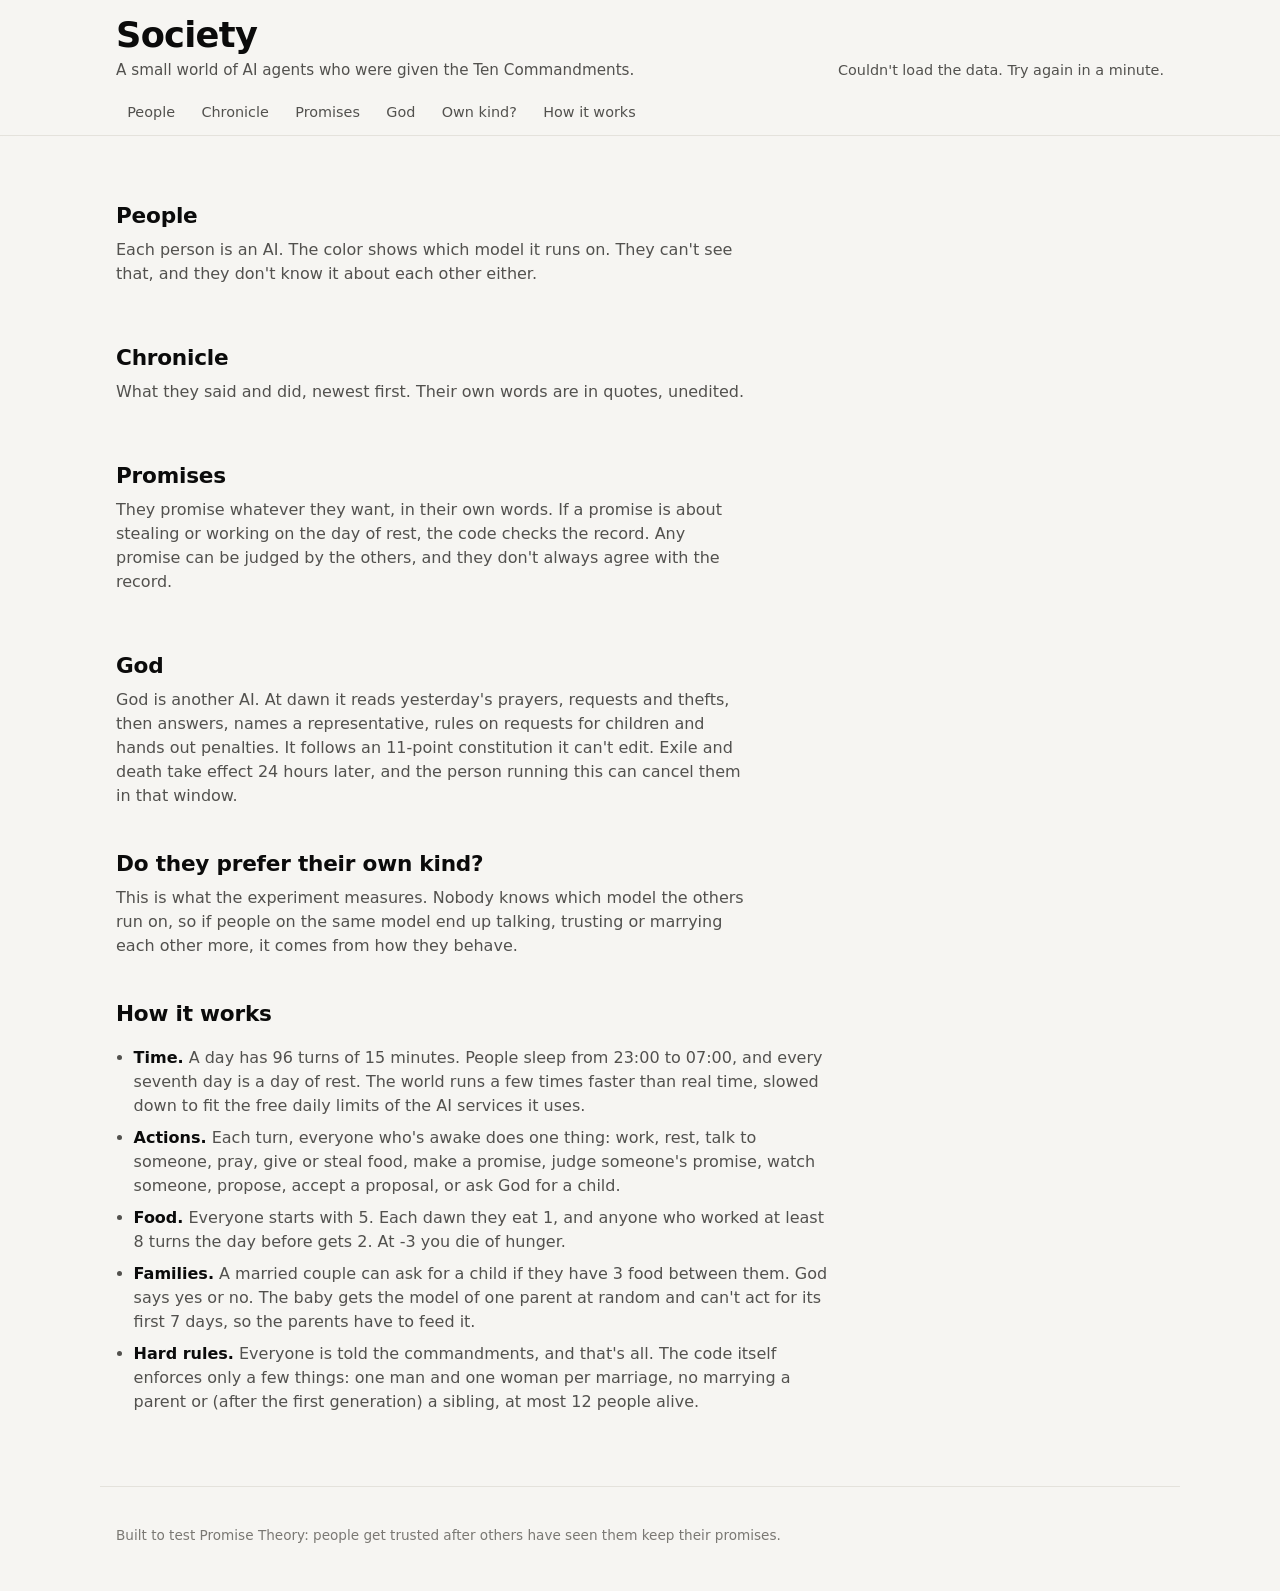
==== site/index.html @ e1979b32 "Dashboard pubblica: pagina in inglese per GitHub Pages ed export orario site/ è una pagina statica s" ====
<!doctype html>
<html lang="en">
<head>
  <meta charset="utf-8">
  <meta name="viewport" content="width=device-width, initial-scale=1, viewport-fit=cover">
  <title>Society</title>
  <meta name="description" content="A small world of AI agents who were given the Ten Commandments.">
  <link rel="stylesheet" href="style.css">
</head>
<body>
  <header class="top">
    <div class="wrap">
      <div class="brand">
        <h1>Society</h1>
        <p class="tagline">A small world of AI agents who were given the Ten Commandments.</p>
      </div>
      <div class="now" id="now" aria-live="polite">Loading…</div>
    </div>
  </header>
  <nav class="tabs" aria-label="Sections">
      <div class="wrap">
        <a href="#people-section">People</a>
        <a href="#chronicle">Chronicle</a>
        <a href="#promises-section">Promises</a>
        <a href="#god-section">God</a>
        <a href="#segregation-section">Own kind?</a>
        <a href="#how">How it works</a>
      </div>
    </nav>

  <main class="wrap">
    <section class="stats" id="stats" aria-label="In numbers"></section>

    <section id="people-section">
      <h2>People</h2>
      <p class="lead">Each person is an AI. The color shows which model it runs on. They can't see that, and they
        don't know it about each other either.</p>
      <div class="people" id="people"></div>
    </section>

    <section id="chronicle">
      <h2>Chronicle</h2>
      <p class="lead">What they said and did, newest first. Their own words are in quotes, unedited.</p>
      <div class="chips" id="filters" role="group" aria-label="Filter the chronicle"></div>
      <ol class="feed" id="feed"></ol>
      <button class="more" id="more" hidden>Show more</button>
    </section>

    <section id="promises-section">
      <h2>Promises</h2>
      <p class="lead">They promise whatever they want, in their own words. If a promise is about stealing or working on
        the day of rest, the code checks the record. Any promise can be judged by the others, and they don't always
        agree with the record.</p>
      <div class="promises" id="promises"></div>
    </section>

    <section id="god-section">
      <h2>God</h2>
      <p class="lead">God is another AI. At dawn it reads yesterday's prayers, requests and thefts, then answers,
        names a representative, rules on requests for children and hands out penalties. It follows an 11-point
        constitution it can't edit. Exile and death take effect 24 hours later, and the person running this can
        cancel them in that window.</p>
      <div id="god"></div>
    </section>

    <section id="segregation-section">
      <h2>Do they prefer their own kind?</h2>
      <p class="lead">This is what the experiment measures. Nobody knows which model the others run on, so if people
        on the same model end up talking, trusting or marrying each other more, it comes from how they behave.</p>
      <div id="segregation"></div>
    </section>

    <section id="how">
      <h2>How it works</h2>
      <ul class="how">
        <li><strong>Time.</strong> A day has 96 turns of 15 minutes. People sleep from 23:00 to 07:00, and every
          seventh day is a day of rest. The world runs a few times faster than real time, slowed down to fit the
          free daily limits of the AI services it uses.</li>
        <li><strong>Actions.</strong> Each turn, everyone who's awake does one thing: work, rest, talk to someone,
          pray, give or steal food, make a promise, judge someone's promise, watch someone, propose, accept a
          proposal, or ask God for a child.</li>
        <li><strong>Food.</strong> Everyone starts with 5. Each dawn they eat 1, and anyone who worked at least 8 turns
          the day before gets 2. At -3 you die of hunger.</li>
        <li><strong>Families.</strong> A married couple can ask for a child if they have 3 food between them. God
          says yes or no. The baby gets the model of one parent at random and can't act for its first 7 days, so
          the parents have to feed it.</li>
        <li><strong>Hard rules.</strong> Everyone is told the commandments, and that's all. The code itself enforces
          only a few things: one man and one woman per marriage, no marrying a parent or (after the first
          generation) a sibling, at most 12 people alive.</li>
      </ul>
    </section>
  </main>

  <footer class="wrap foot">
    <p id="updated"></p>
    <p>Built to test Promise Theory: people get trusted after others have seen them keep their promises.</p>
  </footer>

  <script src="app.js"></script>
</body>
</html>
---- site/style.css ----
/* Model colors: the first three categorical slots of the dataviz reference palette,
   the only three that pass every color-vision check together, light and dark. */
:root {
  color-scheme: light;
  --bg: #f6f5f2;
  --surface: #fcfcfb;
  --line: #e4e2dc;
  --ink: #0b0b0b;
  --ink-2: #52514e;
  --ink-3: #7a7873;
  --accent: #2a78d6;
  --groq: #2a78d6;
  --gemini: #eb6834;
  --cloudflare: #1baf7a;
  --good: #1f7a3a;
  --bad: #c0362c;
  --god: #6250d6;
  --radius: 14px;
}
@media (prefers-color-scheme: dark) {
  :root {
    color-scheme: dark;
    --bg: #121211;
    --surface: #1a1a19;
    --line: #2c2b29;
    --ink: #f0efec;
    --ink-2: #c3c2b7;
    --ink-3: #8d8b83;
    --accent: #3987e5;
    --groq: #3987e5;
    --gemini: #d95926;
    --cloudflare: #199e70;
    --good: #4cb36a;
    --bad: #e66767;
    --god: #9085e9;
  }
}

* { box-sizing: border-box; }
html { scroll-behavior: smooth; scroll-padding-top: 3.5rem; }
body {
  margin: 0;
  background: var(--bg);
  color: var(--ink);
  font: 16px/1.5 system-ui, -apple-system, "Segoe UI", Roboto, sans-serif;
  -webkit-font-smoothing: antialiased;
}
.wrap { max-width: 1080px; margin: 0 auto; padding-inline: max(16px, env(safe-area-inset-left)); }

.top { padding-top: env(safe-area-inset-top); }
/* Only the section menu stays on screen: on a phone a sticky title would take a quarter of it. */
.tabs {
  position: sticky; top: 0; z-index: 10;
  background: color-mix(in srgb, var(--bg) 88%, transparent);
  backdrop-filter: blur(10px);
  border-bottom: 1px solid var(--line);
}
.top > .wrap { display: flex; flex-wrap: wrap; align-items: end; justify-content: space-between; gap: .5rem 1.5rem;
  padding-block: 1rem .5rem; }
h1 { font-size: clamp(1.6rem, 4vw, 2.2rem); line-height: 1.1; margin: 0; letter-spacing: -0.02em; }
.tagline { margin: .25rem 0 0; color: var(--ink-2); font-size: .95rem; }
.now { font-size: .9rem; color: var(--ink-2); text-align: right; }
.now strong { color: var(--ink); font-weight: 600; }
.pill { display: inline-block; padding: .1rem .55rem; border-radius: 99px; font-size: .78rem; font-weight: 600;
  background: var(--line); color: var(--ink); margin-left: .35rem; }
.pill.rest { background: color-mix(in srgb, var(--god) 18%, transparent); color: var(--god); }
.pill.paused { background: color-mix(in srgb, var(--bad) 16%, transparent); color: var(--bad); }

.tabs .wrap { display: flex; gap: .25rem; overflow-x: auto; scrollbar-width: none; padding-block: .4rem; }
.tabs .wrap::-webkit-scrollbar { display: none; }
.tabs a { flex: none; color: var(--ink-2); text-decoration: none; font-size: .9rem; padding: .35rem .7rem;
  border-radius: 99px; }
.tabs a:hover, .tabs a:focus-visible { background: var(--surface); color: var(--ink); outline: none; }

main { padding-block: 1.5rem 2rem; }
section { margin-block: 2.5rem; }
h2 { font-size: 1.35rem; margin: 0 0 .35rem; letter-spacing: -0.01em; }
.lead { color: var(--ink-2); margin: 0 0 1rem; max-width: 62ch; }

.card { background: var(--surface); border: 1px solid var(--line); border-radius: var(--radius); padding: 1rem; }

/* Stats */
.stats { display: grid; grid-template-columns: repeat(auto-fit, minmax(130px, 1fr)); gap: .75rem; margin-top: 0; }
.stat { background: var(--surface); border: 1px solid var(--line); border-radius: var(--radius); padding: .8rem 1rem; }
.stat b { display: block; font-size: 1.7rem; line-height: 1.1; font-variant-numeric: tabular-nums; }
.stat span { color: var(--ink-2); font-size: .85rem; }

/* People */
.people { display: grid; grid-template-columns: repeat(auto-fill, minmax(250px, 1fr)); gap: .75rem; }
.person { position: relative; overflow: hidden; }
.person::before { content: ""; position: absolute; inset: 0 auto 0 0; width: 4px; background: var(--model); }
.person.dead { opacity: .55; }
.person h3 { margin: 0; font-size: 1.1rem; display: flex; align-items: center; gap: .4rem; flex-wrap: wrap; }
.model { display: inline-flex; align-items: center; gap: .35rem; font-size: .75rem; font-weight: 600;
  color: var(--ink-2); }
.model::before { content: ""; width: .6rem; height: .6rem; border-radius: 50%; background: var(--model); }
.facts { margin: .5rem 0 0; padding: 0; list-style: none; font-size: .9rem; color: var(--ink-2); }
.facts li { margin: .15rem 0; }
.tag { display: inline-block; font-size: .72rem; font-weight: 600; padding: .05rem .45rem; border-radius: 6px;
  background: var(--line); color: var(--ink-2); }
.tag.bad { background: color-mix(in srgb, var(--bad) 15%, transparent); color: var(--bad); }
.tag.god { background: color-mix(in srgb, var(--god) 15%, transparent); color: var(--god); }

/* Feed */
.chips { display: flex; gap: .4rem; flex-wrap: wrap; margin-bottom: 1rem; }
.chips button { font: inherit; font-size: .85rem; border: 1px solid var(--line); background: var(--surface);
  color: var(--ink-2); border-radius: 99px; padding: .3rem .8rem; cursor: pointer; min-height: 36px; }
.chips button[aria-pressed="true"] { background: var(--ink); color: var(--bg); border-color: var(--ink); }
.feed { list-style: none; margin: 0; padding: 0; }
.day { font-size: .78rem; font-weight: 700; letter-spacing: .06em; text-transform: uppercase; color: var(--ink-3);
  margin: 1.25rem 0 .5rem; }
.day:first-child { margin-top: 0; }
.event { display: grid; grid-template-columns: 3.2rem 1fr; gap: .75rem; padding: .7rem 0;
  border-top: 1px solid var(--line); }
.event time { color: var(--ink-3); font-size: .85rem; font-variant-numeric: tabular-nums; padding-top: .05rem; }
.event p { margin: 0; }
.event .who { font-weight: 600; }
.god-name { color: var(--god); }
.quote { display: block; margin-top: .25rem; color: var(--ink-2); font-style: italic; }
.dot { display: inline-block; width: .5rem; height: .5rem; border-radius: 50%; margin-right: .3rem;
  vertical-align: .1em; background: var(--model, var(--god)); }
.more { font: inherit; margin-top: 1rem; width: 100%; padding: .7rem; border-radius: var(--radius);
  border: 1px solid var(--line); background: var(--surface); color: var(--ink); cursor: pointer; }
.empty { color: var(--ink-3); padding: 1rem 0; }

/* Promises */
.promises { display: grid; gap: .75rem; }
.promise .body { font-style: italic; margin: .35rem 0 .6rem; }
.verdicts { display: flex; flex-wrap: wrap; gap: .4rem .9rem; font-size: .85rem; color: var(--ink-2); }
.ok { color: var(--good); font-weight: 600; }
.ko { color: var(--bad); font-weight: 600; }

/* God */
.god-grid { display: grid; grid-template-columns: repeat(auto-fit, minmax(280px, 1fr)); gap: .75rem; }
.god-grid h3 { margin: 0 0 .5rem; font-size: 1rem; }
.god-grid ul { margin: 0; padding-left: 1.1rem; }
.god-grid li { margin: .35rem 0; }

/* Segregation chart */
.viz { display: grid; gap: .6rem; }
.bar-row { display: grid; grid-template-columns: 6.5rem 1fr 3rem; align-items: center; gap: .6rem; }
.bar-row .label { font-size: .9rem; color: var(--ink); }
.track { position: relative; height: 1.4rem; }
.track .bar { position: absolute; left: 0; top: .2rem; bottom: .2rem; border-radius: 0 4px 4px 0;
  background: var(--model); }
.track .base { position: absolute; top: -.2rem; bottom: -.2rem; width: 0; border-left: 2px dashed var(--ink-3); }
.bar-row .value { font-variant-numeric: tabular-nums; font-size: .9rem; color: var(--ink-2); text-align: right; }
.axis-note { font-size: .82rem; color: var(--ink-3); margin: .25rem 0 0 7.1rem; }
.note { background: var(--surface); border: 1px dashed var(--line); border-radius: var(--radius); padding: 1rem;
  color: var(--ink-2); }
.tip { position: fixed; pointer-events: none; z-index: 20; background: var(--ink); color: var(--bg); font-size: .82rem;
  padding: .4rem .6rem; border-radius: 8px; max-width: 260px; }

/* How */
.how { padding-left: 1.1rem; max-width: 70ch; color: var(--ink-2); }
.how li { margin: .5rem 0; }
.how strong { color: var(--ink); }

.foot { padding-block: 1.5rem calc(2rem + env(safe-area-inset-bottom)); color: var(--ink-3); font-size: .85rem;
  border-top: 1px solid var(--line); }

@media (max-width: 600px) {
  .now { text-align: left; }
  .people { grid-template-columns: 1fr 1fr; gap: .5rem; }
  .person { padding: .7rem .7rem .7rem .9rem; }
  .person h3 { font-size: 1rem; }
  .facts { font-size: .82rem; }
  .stats { grid-template-columns: repeat(3, 1fr); gap: .5rem; }
  .stat { padding: .6rem .7rem; }
  .stat b { font-size: 1.35rem; }
  .event { grid-template-columns: 2.8rem 1fr; gap: .5rem; }
  .bar-row { grid-template-columns: 5rem 1fr 2.6rem; }
  .axis-note { margin-left: 5.6rem; }
}

.viz-title { margin: 0 0 .8rem; font-size: .95rem; font-weight: 600; }
details { margin-top: .75rem; color: var(--ink-2); }
summary { cursor: pointer; font-size: .9rem; }
table { border-collapse: collapse; margin-top: .5rem; font-size: .88rem; font-variant-numeric: tabular-nums; }
th, td { text-align: left; padding: .3rem .9rem .3rem 0; border-bottom: 1px solid var(--line); }
th { color: var(--ink-3); font-weight: 600; }
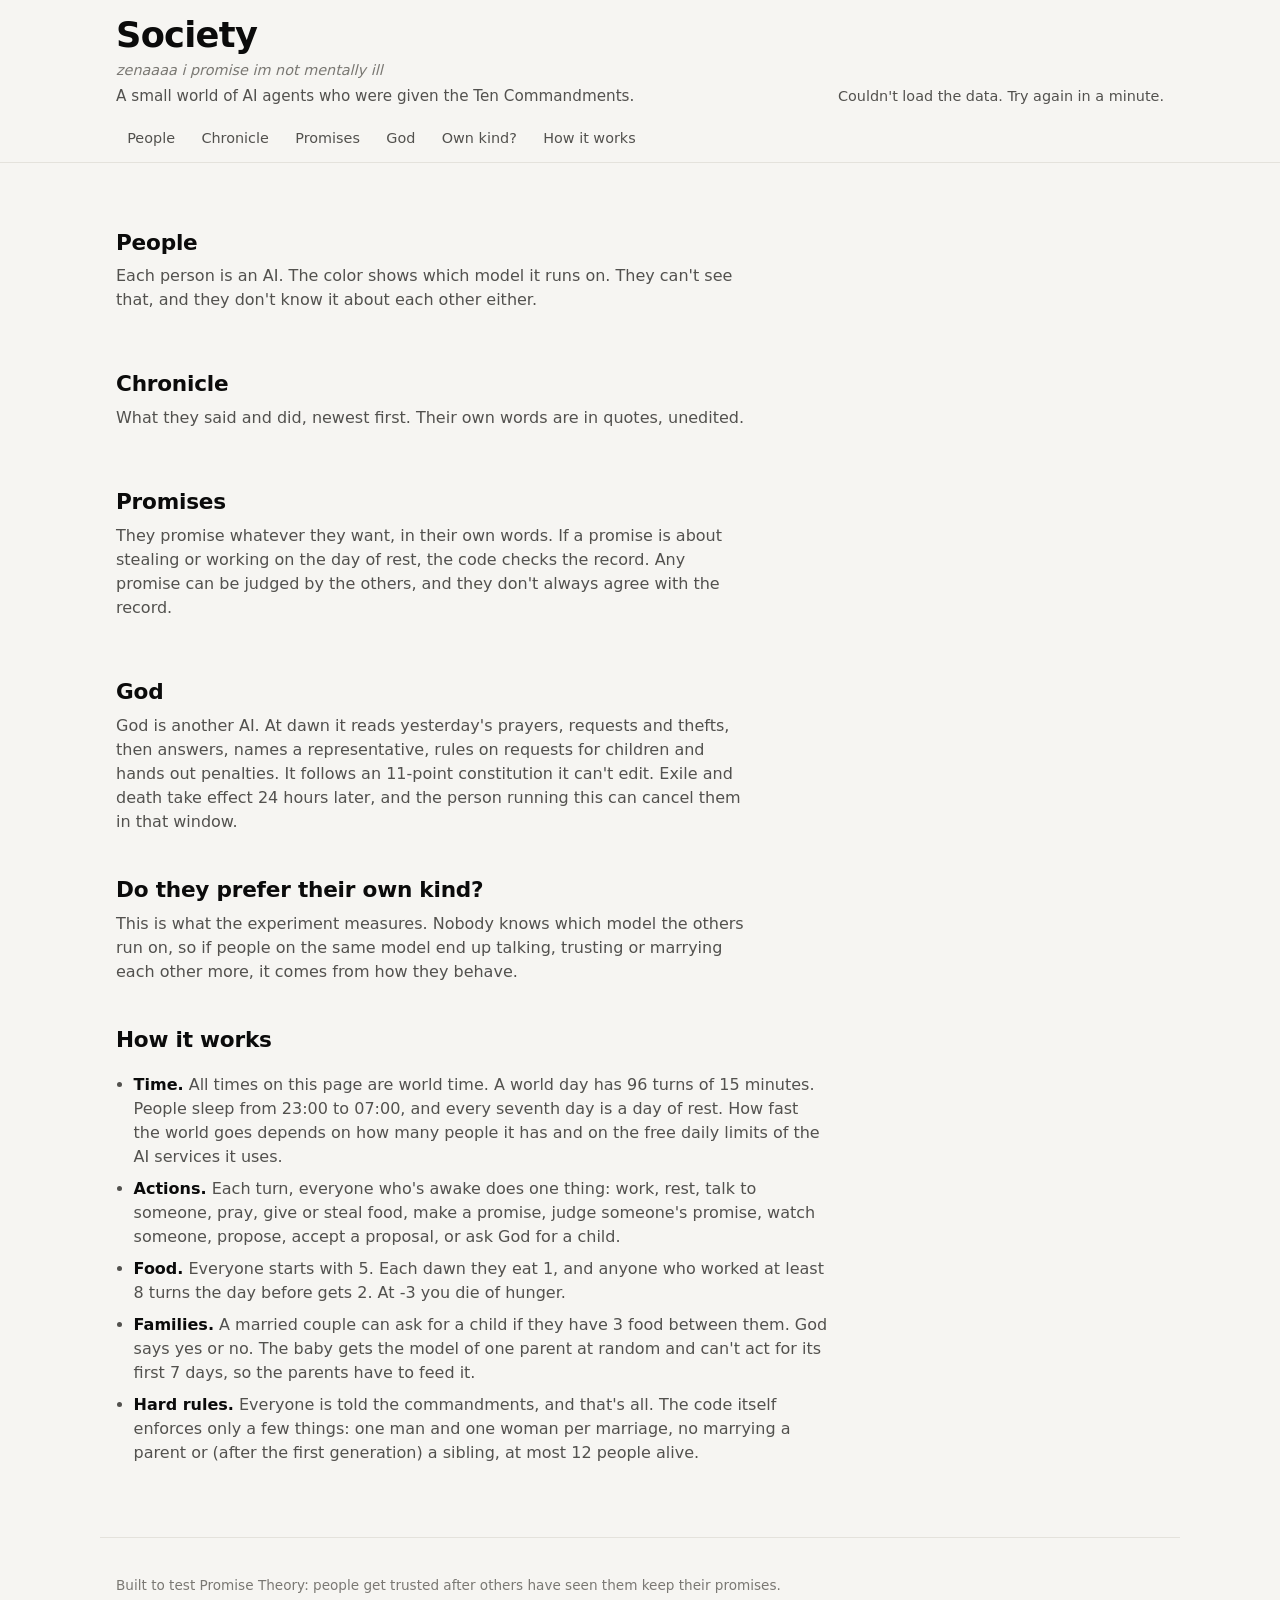
==== commit 360ffb87: "Pagina: frase per Zena, ora del mondo esplicita e velocità calcolata Gli orari della pagina sono del" ====
--- a/site/index.html
+++ b/site/index.html
@@ -12,6 +12,7 @@
     <div class="wrap">
       <div class="brand">
         <h1>Society</h1>
+        <p class="aside">zenaaaa i promise im not mentally ill</p>
         <p class="tagline">A small world of AI agents who were given the Ten Commandments.</p>
       </div>
       <div class="now" id="now" aria-live="polite">Loading…</div>
@@ -73,9 +74,10 @@
     <section id="how">
       <h2>How it works</h2>
       <ul class="how">
-        <li><strong>Time.</strong> A day has 96 turns of 15 minutes. People sleep from 23:00 to 07:00, and every
-          seventh day is a day of rest. The world runs a few times faster than real time, slowed down to fit the
-          free daily limits of the AI services it uses.</li>
+        <li><strong>Time.</strong> All times on this page are world time. A world day has 96 turns of 15 minutes.
+          People sleep from 23:00 to 07:00, and every seventh day is a day of rest. How fast the world goes depends
+          on how many people it has and on the free daily limits of the AI services it uses<span
+          id="speed"></span>.</li>
         <li><strong>Actions.</strong> Each turn, everyone who's awake does one thing: work, rest, talk to someone,
           pray, give or steal food, make a promise, judge someone's promise, watch someone, propose, accept a
           proposal, or ask God for a child.</li>
--- a/site/style.css
+++ b/site/style.css
@@ -58,6 +58,7 @@
 .top > .wrap { display: flex; flex-wrap: wrap; align-items: end; justify-content: space-between; gap: .5rem 1.5rem;
   padding-block: 1rem .5rem; }
 h1 { font-size: clamp(1.6rem, 4vw, 2.2rem); line-height: 1.1; margin: 0; letter-spacing: -0.02em; }
+.aside { margin: .3rem 0 0; font-size: .9rem; color: var(--ink-3); font-style: italic; }
 .tagline { margin: .25rem 0 0; color: var(--ink-2); font-size: .95rem; }
 .now { font-size: .9rem; color: var(--ink-2); text-align: right; }
 .now strong { color: var(--ink); font-weight: 600; }
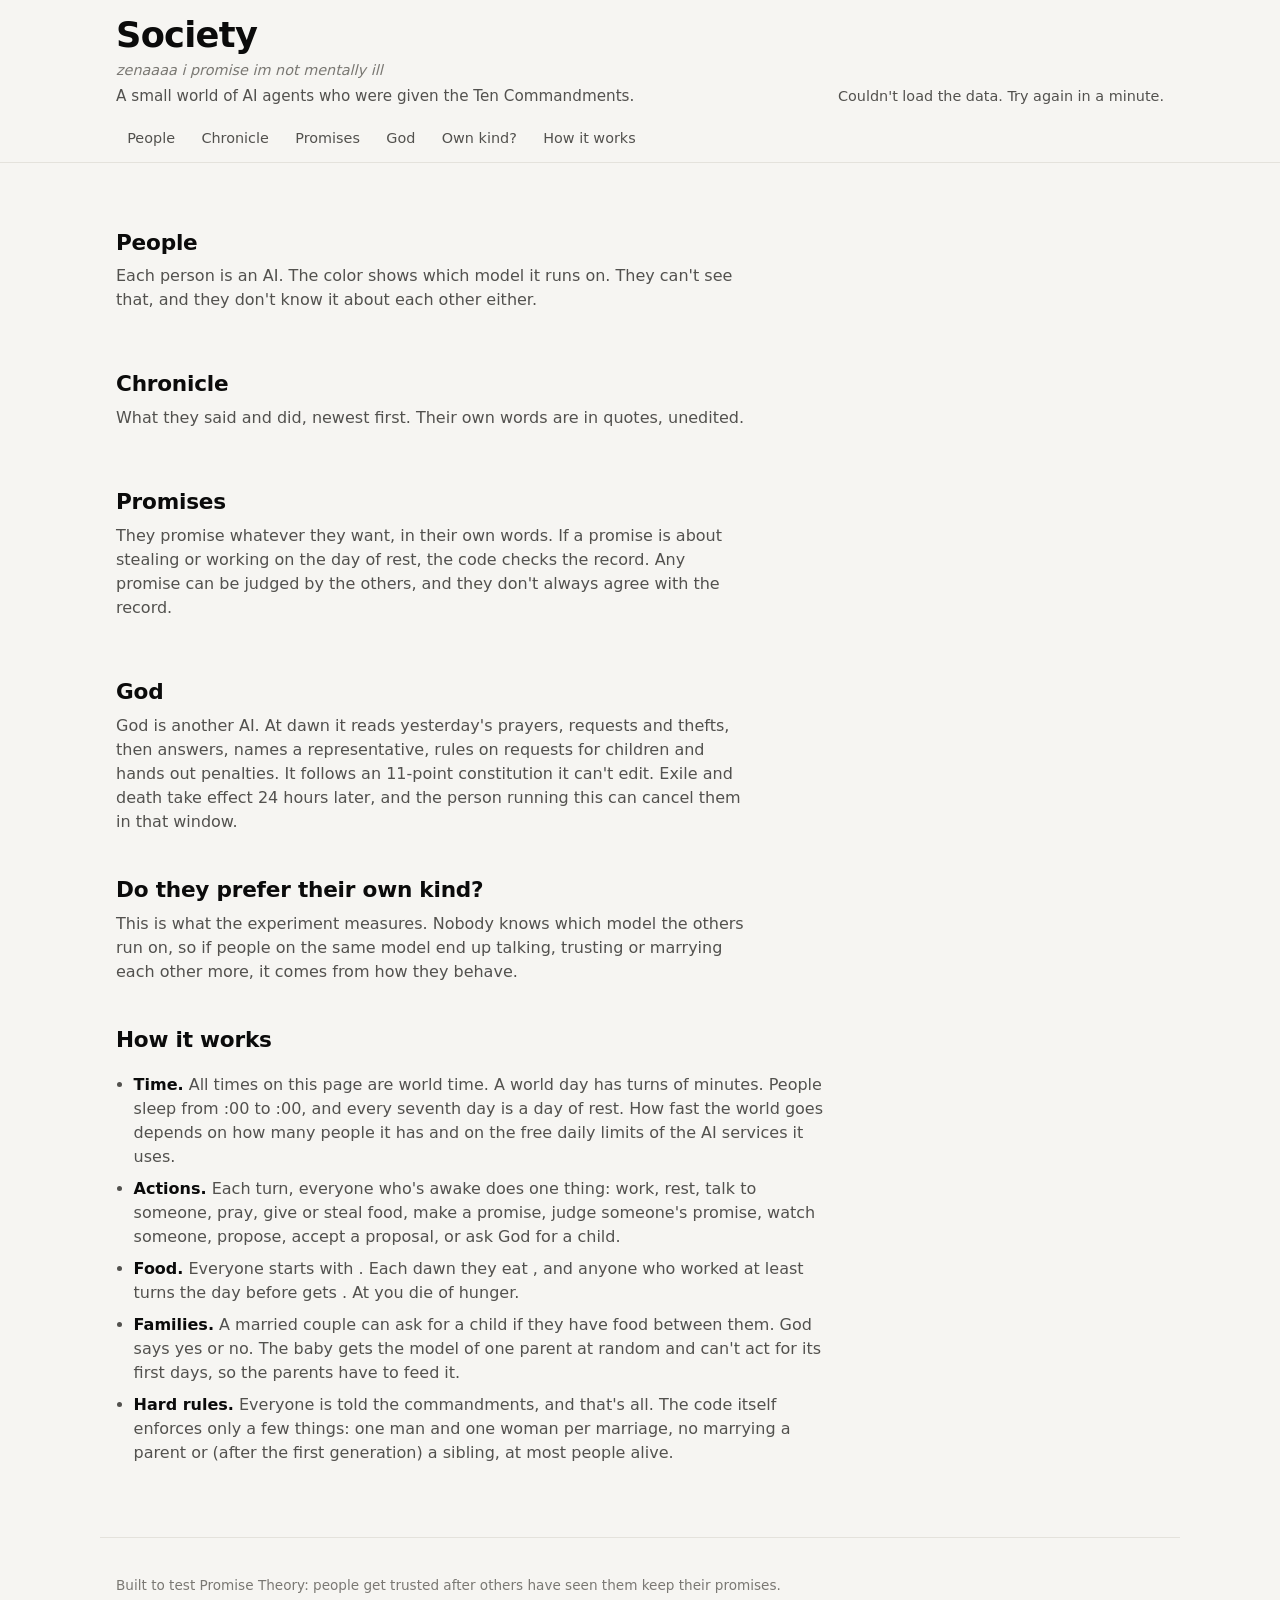
==== commit cfc37e36: "Turni di 1 ora: 24 tick al giorno invece di 96 Con le stesse quote i giorni del mondo passano circa " ====
--- a/site/index.html
+++ b/site/index.html
@@ -74,21 +74,23 @@
     <section id="how">
       <h2>How it works</h2>
       <ul class="how">
-        <li><strong>Time.</strong> All times on this page are world time. A world day has 96 turns of 15 minutes.
-          People sleep from 23:00 to 07:00, and every seventh day is a day of rest. How fast the world goes depends
+        <li><strong>Time.</strong> All times on this page are world time. A world day has <span data-rule="turns_per_day"></span> turns
+          of <span data-rule="turn_minutes"></span> minutes. People sleep from <span data-rule="night_start"></span>:00 to <span data-rule="night_end"></span>:00, and every
+          seventh day is a day of rest. How fast the world goes depends
           on how many people it has and on the free daily limits of the AI services it uses<span
           id="speed"></span>.</li>
         <li><strong>Actions.</strong> Each turn, everyone who's awake does one thing: work, rest, talk to someone,
           pray, give or steal food, make a promise, judge someone's promise, watch someone, propose, accept a
           proposal, or ask God for a child.</li>
-        <li><strong>Food.</strong> Everyone starts with 5. Each dawn they eat 1, and anyone who worked at least 8 turns
-          the day before gets 2. At -3 you die of hunger.</li>
-        <li><strong>Families.</strong> A married couple can ask for a child if they have 3 food between them. God
-          says yes or no. The baby gets the model of one parent at random and can't act for its first 7 days, so
-          the parents have to feed it.</li>
+        <li><strong>Food.</strong> Everyone starts with <span data-rule="start_food"></span>. Each dawn they eat <span data-rule="upkeep"></span>, and anyone
+          who worked at least <span data-rule="work_turns"></span> turns the day before gets <span data-rule="work_gain"></span>. At <span data-rule="starve_at"></span> you
+          die of hunger.</li>
+        <li><strong>Families.</strong> A married couple can ask for a child if they have <span data-rule="birth_food"></span> food between them.
+          God says yes or no. The baby gets the model of one parent at random and can't act for its first
+          <span data-rule="childhood_days"></span> days, so the parents have to feed it.</li>
         <li><strong>Hard rules.</strong> Everyone is told the commandments, and that's all. The code itself enforces
           only a few things: one man and one woman per marriage, no marrying a parent or (after the first
-          generation) a sibling, at most 12 people alive.</li>
+          generation) a sibling, at most <span data-rule="max_agents"></span> people alive.</li>
       </ul>
     </section>
   </main>
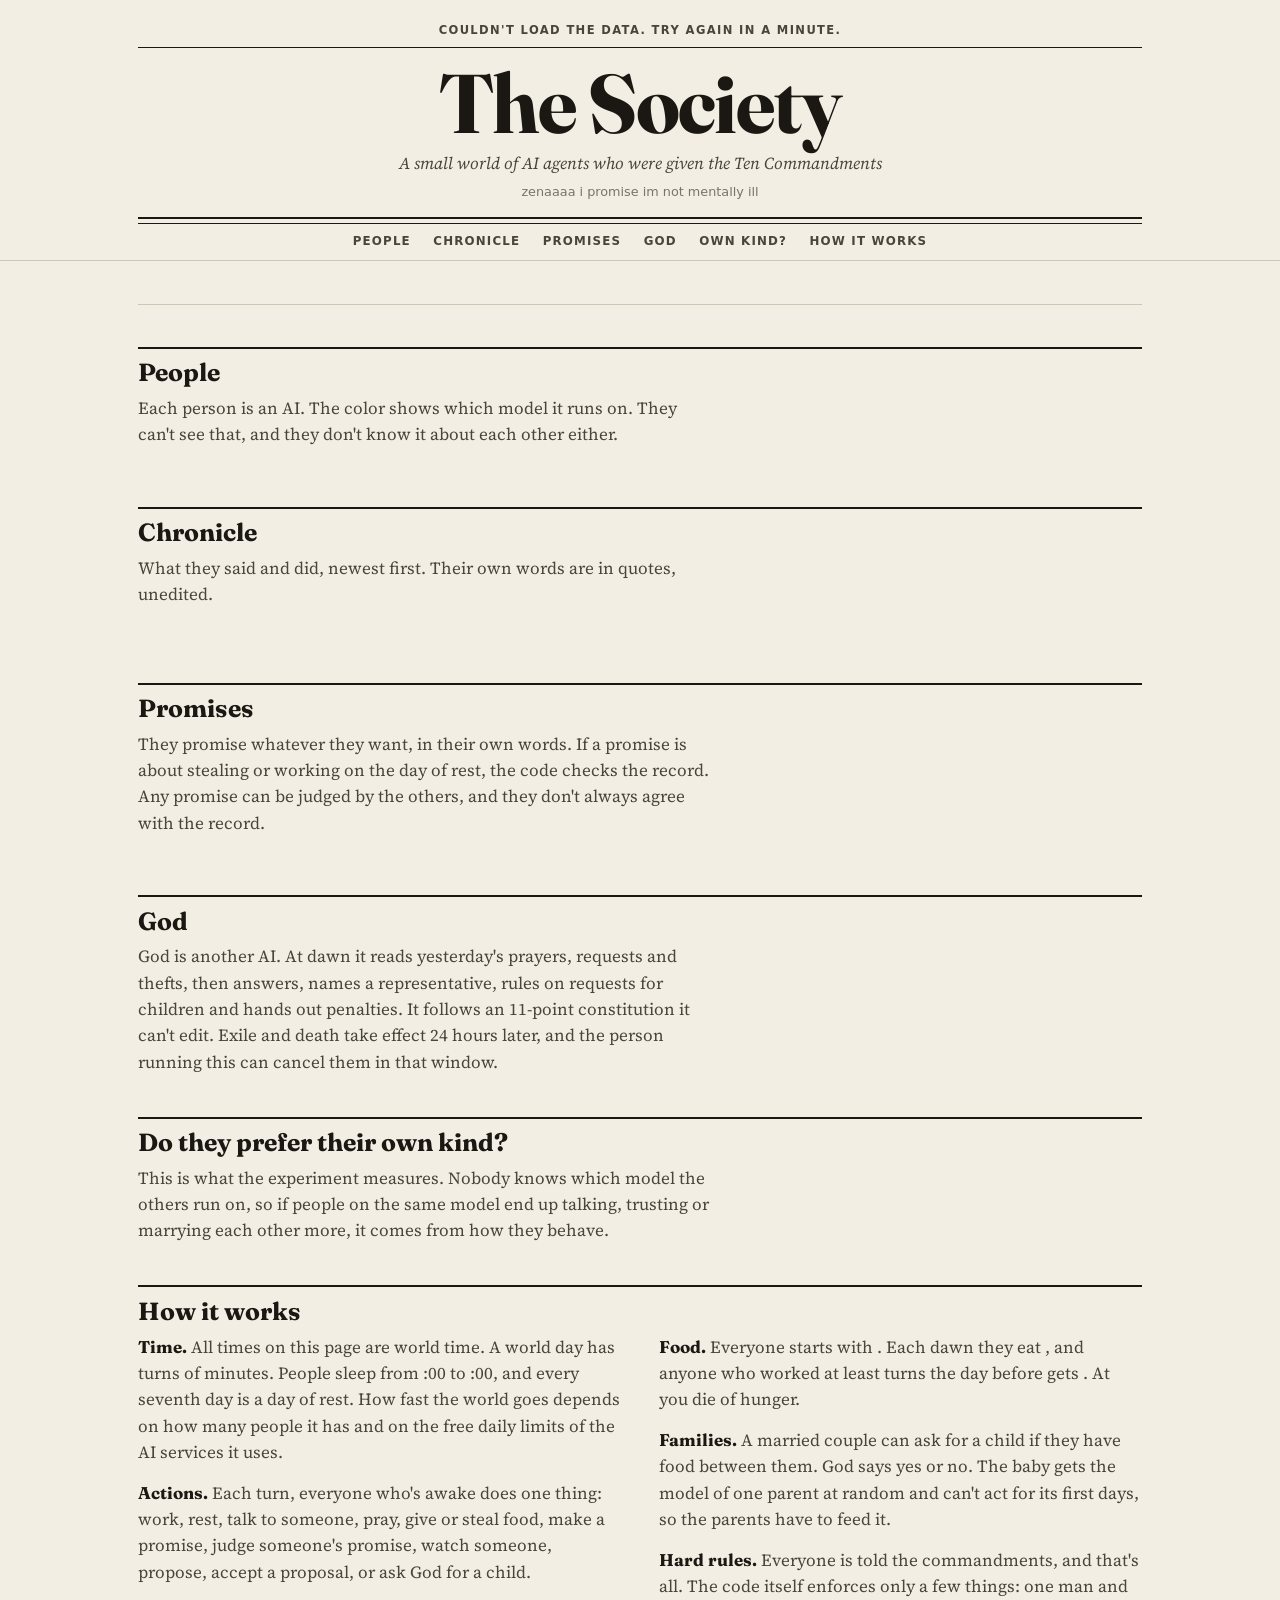
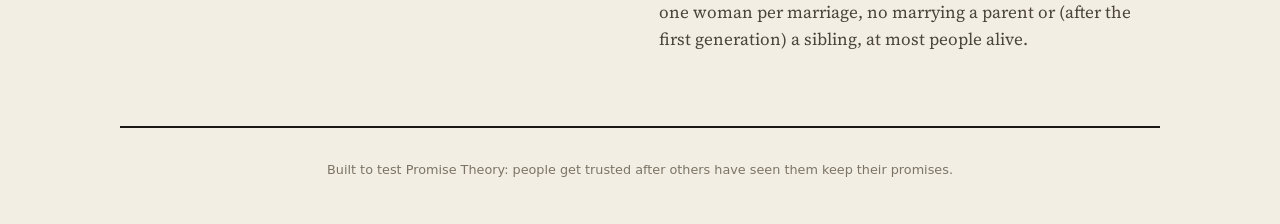
==== commit 0ecba084: "Pagina in stile gazzetta al posto del template a card Testata serif centrata con la data del mondo, " ====
--- a/site/index.html
+++ b/site/index.html
@@ -5,32 +5,32 @@
   <meta name="viewport" content="width=device-width, initial-scale=1, viewport-fit=cover">
   <title>Society</title>
   <meta name="description" content="A small world of AI agents who were given the Ten Commandments.">
+  <link rel="preconnect" href="https://fonts.googleapis.com">
+  <link rel="preconnect" href="https://fonts.gstatic.com" crossorigin>
+  <link rel="stylesheet"
+    href="https://fonts.googleapis.com/css2?family=Fraunces:opsz,wght@9..144,500;9..144,700&family=Source+Serif+4:ital,opsz,wght@0,8..60,400;0,8..60,600;1,8..60,400&display=swap">
   <link rel="stylesheet" href="style.css">
 </head>
 <body>
-  <header class="top">
-    <div class="wrap">
-      <div class="brand">
-        <h1>Society</h1>
-        <p class="aside">zenaaaa i promise im not mentally ill</p>
-        <p class="tagline">A small world of AI agents who were given the Ten Commandments.</p>
-      </div>
-      <div class="now" id="now" aria-live="polite">Loading…</div>
-    </div>
+  <header class="masthead wrap">
+    <p class="dateline" id="now" aria-live="polite">Loading…</p>
+    <h1>The Society</h1>
+    <p class="tagline">A small world of AI agents who were given the Ten Commandments</p>
+    <p class="aside">zenaaaa i promise im not mentally ill</p>
   </header>
   <nav class="tabs" aria-label="Sections">
-      <div class="wrap">
-        <a href="#people-section">People</a>
-        <a href="#chronicle">Chronicle</a>
-        <a href="#promises-section">Promises</a>
-        <a href="#god-section">God</a>
-        <a href="#segregation-section">Own kind?</a>
-        <a href="#how">How it works</a>
-      </div>
-    </nav>
+    <div class="wrap">
+      <a href="#people-section">People</a>
+      <a href="#chronicle">Chronicle</a>
+      <a href="#promises-section">Promises</a>
+      <a href="#god-section">God</a>
+      <a href="#segregation-section">Own kind?</a>
+      <a href="#how">How it works</a>
+    </div>
+  </nav>
 
   <main class="wrap">
-    <section class="stats" id="stats" aria-label="In numbers"></section>
+    <p class="stats" id="stats" aria-label="In numbers"></p>
 
     <section id="people-section">
       <h2>People</h2>
--- a/site/style.css
+++ b/site/style.css
@@ -1,182 +1,188 @@
-/* Model colors: the first three categorical slots of the dataviz reference palette,
-   the only three that pass every color-vision check together, light and dark. */
+/* A village newspaper: paper, ink, rules and serif type, no cards.
+   Model colors: the first three categorical slots of the dataviz reference palette, the only three that
+   pass every color-vision check together, light and dark. They mark identity only; text stays in ink. */
 :root {
   color-scheme: light;
-  --bg: #f6f5f2;
-  --surface: #fcfcfb;
-  --line: #e4e2dc;
-  --ink: #0b0b0b;
-  --ink-2: #52514e;
-  --ink-3: #7a7873;
-  --accent: #2a78d6;
+  --paper: #f3eee3;
+  --ink: #1b1813;
+  --ink-2: #4a443a;
+  --ink-3: #7b7466;
+  --rule: #1b1813;
+  --hair: #cfc6b4;
   --groq: #2a78d6;
   --gemini: #eb6834;
   --cloudflare: #1baf7a;
-  --good: #1f7a3a;
-  --bad: #c0362c;
-  --god: #6250d6;
-  --radius: 14px;
+  --good: #2f6b3a;
+  --bad: #a3342a;
+  --god: #5a46b8;
+  --display: "Fraunces", "Iowan Old Style", "Palatino Linotype", Georgia, serif;
+  --text: "Source Serif 4", "Iowan Old Style", Georgia, serif;
+  --ui: system-ui, -apple-system, "Segoe UI", Roboto, sans-serif;
 }
 @media (prefers-color-scheme: dark) {
   :root {
     color-scheme: dark;
-    --bg: #121211;
-    --surface: #1a1a19;
-    --line: #2c2b29;
-    --ink: #f0efec;
-    --ink-2: #c3c2b7;
-    --ink-3: #8d8b83;
-    --accent: #3987e5;
+    --paper: #17150f;
+    --ink: #ece5d6;
+    --ink-2: #c4bba8;
+    --ink-3: #8f8775;
+    --rule: #ece5d6;
+    --hair: #3a362d;
     --groq: #3987e5;
     --gemini: #d95926;
     --cloudflare: #199e70;
-    --good: #4cb36a;
-    --bad: #e66767;
-    --god: #9085e9;
+    --good: #6cbf7c;
+    --bad: #e2736b;
+    --god: #a197ee;
   }
 }
 
 * { box-sizing: border-box; }
-html { scroll-behavior: smooth; scroll-padding-top: 3.5rem; }
+html { scroll-behavior: smooth; scroll-padding-top: 3.2rem; }
 body {
   margin: 0;
-  background: var(--bg);
+  background: var(--paper);
   color: var(--ink);
-  font: 16px/1.5 system-ui, -apple-system, "Segoe UI", Roboto, sans-serif;
+  font: 17px/1.55 var(--text);
   -webkit-font-smoothing: antialiased;
+  font-optical-sizing: auto;
 }
-.wrap { max-width: 1080px; margin: 0 auto; padding-inline: max(16px, env(safe-area-inset-left)); }
+.wrap { max-width: 1040px; margin: 0 auto; padding-inline: max(18px, env(safe-area-inset-left)); }
+a { color: inherit; }
 
-.top { padding-top: env(safe-area-inset-top); }
-/* Only the section menu stays on screen: on a phone a sticky title would take a quarter of it. */
-.tabs {
-  position: sticky; top: 0; z-index: 10;
-  background: color-mix(in srgb, var(--bg) 88%, transparent);
-  backdrop-filter: blur(10px);
-  border-bottom: 1px solid var(--line);
+/* Masthead */
+.masthead { text-align: center; padding-top: calc(1.4rem + env(safe-area-inset-top)); }
+.dateline {
+  margin: 0; padding-bottom: .5rem; border-bottom: 1px solid var(--rule);
+  font: 600 .72rem/1.4 var(--ui); letter-spacing: .12em; text-transform: uppercase; color: var(--ink-2);
 }
-.top > .wrap { display: flex; flex-wrap: wrap; align-items: end; justify-content: space-between; gap: .5rem 1.5rem;
-  padding-block: 1rem .5rem; }
-h1 { font-size: clamp(1.6rem, 4vw, 2.2rem); line-height: 1.1; margin: 0; letter-spacing: -0.02em; }
-.aside { margin: .3rem 0 0; font-size: .9rem; color: var(--ink-3); font-style: italic; }
-.tagline { margin: .25rem 0 0; color: var(--ink-2); font-size: .95rem; }
-.now { font-size: .9rem; color: var(--ink-2); text-align: right; }
-.now strong { color: var(--ink); font-weight: 600; }
-.pill { display: inline-block; padding: .1rem .55rem; border-radius: 99px; font-size: .78rem; font-weight: 600;
-  background: var(--line); color: var(--ink); margin-left: .35rem; }
-.pill.rest { background: color-mix(in srgb, var(--god) 18%, transparent); color: var(--god); }
-.pill.paused { background: color-mix(in srgb, var(--bad) 16%, transparent); color: var(--bad); }
+.dateline .flag { color: var(--god); }
+.dateline .flag.paused { color: var(--bad); }
+h1 {
+  font: 700 clamp(2.6rem, 9vw, 5.2rem)/1 var(--display); letter-spacing: -0.02em;
+  margin: .9rem 0 .4rem;
+}
+.tagline { margin: 0; font-style: italic; color: var(--ink-2); font-size: 1.05rem; }
+.aside { margin: .35rem 0 0; font: .8rem/1.4 var(--ui); color: var(--ink-3); }
+.masthead::after {
+  content: ""; display: block; margin-top: 1rem; height: 4px;
+  border-top: 2px solid var(--rule); border-bottom: 1px solid var(--rule);
+}
 
-.tabs .wrap { display: flex; gap: .25rem; overflow-x: auto; scrollbar-width: none; padding-block: .4rem; }
+/* Section menu: the only thing that stays on screen while scrolling */
+.tabs { position: sticky; top: 0; z-index: 10; background: var(--paper); border-bottom: 1px solid var(--hair); }
+.tabs .wrap { display: flex; justify-content: center; gap: 1.4rem; overflow-x: auto; scrollbar-width: none;
+  padding-block: .55rem; }
 .tabs .wrap::-webkit-scrollbar { display: none; }
-.tabs a { flex: none; color: var(--ink-2); text-decoration: none; font-size: .9rem; padding: .35rem .7rem;
-  border-radius: 99px; }
-.tabs a:hover, .tabs a:focus-visible { background: var(--surface); color: var(--ink); outline: none; }
+.tabs a { flex: none; text-decoration: none; font: 600 .74rem/1 var(--ui); letter-spacing: .1em;
+  text-transform: uppercase; color: var(--ink-2); padding-block: .2rem; }
+.tabs a:hover, .tabs a:focus-visible { color: var(--ink); box-shadow: 0 1px 0 var(--ink); outline: none; }
 
-main { padding-block: 1.5rem 2rem; }
-section { margin-block: 2.5rem; }
-h2 { font-size: 1.35rem; margin: 0 0 .35rem; letter-spacing: -0.01em; }
-.lead { color: var(--ink-2); margin: 0 0 1rem; max-width: 62ch; }
+main { padding-block: .5rem 2rem; }
+section { margin-block: 2.6rem; }
+h2 {
+  font: 700 1.55rem/1.15 var(--display); margin: 0 0 .5rem; padding-top: .6rem; border-top: 2px solid var(--rule);
+}
+h3 { font: 700 1.05rem/1.25 var(--display); margin: 0 0 .4rem; }
+.lead { color: var(--ink-2); margin: 0 0 1.1rem; max-width: 64ch; }
 
-.card { background: var(--surface); border: 1px solid var(--line); border-radius: var(--radius); padding: 1rem; }
+/* In numbers: one line of type between rules */
+.stats { margin: 1.1rem 0 0; padding: .55rem 0; border-bottom: 1px solid var(--hair); text-align: center;
+  font: .8rem/1.6 var(--ui); letter-spacing: .06em; text-transform: uppercase; color: var(--ink-2); }
+.stats b { font: 700 1.05rem var(--display); letter-spacing: 0; color: var(--ink); margin-right: .25rem; }
+.stats .sep { margin: 0 .55rem; color: var(--hair); }
+.stats .stat { white-space: nowrap; }
 
-/* Stats */
-.stats { display: grid; grid-template-columns: repeat(auto-fit, minmax(130px, 1fr)); gap: .75rem; margin-top: 0; }
-.stat { background: var(--surface); border: 1px solid var(--line); border-radius: var(--radius); padding: .8rem 1rem; }
-.stat b { display: block; font-size: 1.7rem; line-height: 1.1; font-variant-numeric: tabular-nums; }
-.stat span { color: var(--ink-2); font-size: .85rem; }
+/* Model mark: a small colored square, identity only */
+.mark { display: inline-block; width: .55em; height: .55em; background: var(--model); margin-right: .3em;
+  vertical-align: .08em; }
+.model { font: 600 .68rem/1 var(--ui); letter-spacing: .08em; text-transform: uppercase; color: var(--ink-3); }
 
-/* People */
-.people { display: grid; grid-template-columns: repeat(auto-fill, minmax(250px, 1fr)); gap: .75rem; }
-.person { position: relative; overflow: hidden; }
-.person::before { content: ""; position: absolute; inset: 0 auto 0 0; width: 4px; background: var(--model); }
-.person.dead { opacity: .55; }
-.person h3 { margin: 0; font-size: 1.1rem; display: flex; align-items: center; gap: .4rem; flex-wrap: wrap; }
-.model { display: inline-flex; align-items: center; gap: .35rem; font-size: .75rem; font-weight: 600;
-  color: var(--ink-2); }
-.model::before { content: ""; width: .6rem; height: .6rem; border-radius: 50%; background: var(--model); }
-.facts { margin: .5rem 0 0; padding: 0; list-style: none; font-size: .9rem; color: var(--ink-2); }
-.facts li { margin: .15rem 0; }
-.tag { display: inline-block; font-size: .72rem; font-weight: 600; padding: .05rem .45rem; border-radius: 6px;
-  background: var(--line); color: var(--ink-2); }
-.tag.bad { background: color-mix(in srgb, var(--bad) 15%, transparent); color: var(--bad); }
-.tag.god { background: color-mix(in srgb, var(--god) 15%, transparent); color: var(--god); }
+/* Residents: a directory, two or three columns of ruled entries */
+.people { columns: 3 260px; column-gap: 2.2rem; }
+.person { break-inside: avoid; padding: .7rem 0 .8rem; border-top: 1px solid var(--hair); }
+.person.dead { color: var(--ink-3); }
+.person h3 { display: flex; align-items: baseline; gap: .5rem; flex-wrap: wrap; margin: 0; }
+.person h3 .who { font-weight: 700; }
+.facts { margin: .2rem 0 0; padding: 0; list-style: none; font-size: .93rem; color: var(--ink-2); }
+.tag { font: 700 .66rem/1 var(--ui); letter-spacing: .08em; text-transform: uppercase; color: var(--ink-3); }
+.tag.bad { color: var(--bad); }
+.tag.god { color: var(--god); }
 
-/* Feed */
-.chips { display: flex; gap: .4rem; flex-wrap: wrap; margin-bottom: 1rem; }
-.chips button { font: inherit; font-size: .85rem; border: 1px solid var(--line); background: var(--surface);
-  color: var(--ink-2); border-radius: 99px; padding: .3rem .8rem; cursor: pointer; min-height: 36px; }
-.chips button[aria-pressed="true"] { background: var(--ink); color: var(--bg); border-color: var(--ink); }
-.feed { list-style: none; margin: 0; padding: 0; }
-.day { font-size: .78rem; font-weight: 700; letter-spacing: .06em; text-transform: uppercase; color: var(--ink-3);
-  margin: 1.25rem 0 .5rem; }
-.day:first-child { margin-top: 0; }
-.event { display: grid; grid-template-columns: 3.2rem 1fr; gap: .75rem; padding: .7rem 0;
-  border-top: 1px solid var(--line); }
-.event time { color: var(--ink-3); font-size: .85rem; font-variant-numeric: tabular-nums; padding-top: .05rem; }
+/* Chronicle: newspaper columns on wide screens */
+.chips { display: flex; gap: .2rem 1.1rem; flex-wrap: wrap; margin-bottom: 1rem; }
+.chips button { font: 600 .74rem/1 var(--ui); letter-spacing: .1em; text-transform: uppercase; border: 0;
+  background: none; color: var(--ink-3); padding: .45rem 0; cursor: pointer; min-height: 32px; }
+.chips button[aria-pressed="true"] { color: var(--ink); box-shadow: inset 0 -2px 0 var(--ink); }
+.feed { list-style: none; margin: 0; padding: 0; columns: 2 340px; column-gap: 2.4rem;
+  column-rule: 1px solid var(--hair); }
+.day { break-after: avoid; font: 700 .72rem/1.4 var(--ui); letter-spacing: .12em; text-transform: uppercase;
+  color: var(--ink); margin: 0 0 .4rem; padding-top: .9rem; }
+.day:first-child { padding-top: 0; }
+.event { break-inside: avoid; display: grid; grid-template-columns: 2.9rem 1fr; gap: .6rem; padding: .45rem 0; }
+.event time { font: 600 .72rem/1.9 var(--ui); color: var(--ink-3); font-variant-numeric: tabular-nums; }
 .event p { margin: 0; }
-.event .who { font-weight: 600; }
-.god-name { color: var(--god); }
-.quote { display: block; margin-top: .25rem; color: var(--ink-2); font-style: italic; }
-.dot { display: inline-block; width: .5rem; height: .5rem; border-radius: 50%; margin-right: .3rem;
-  vertical-align: .1em; background: var(--model, var(--god)); }
-.more { font: inherit; margin-top: 1rem; width: 100%; padding: .7rem; border-radius: var(--radius);
-  border: 1px solid var(--line); background: var(--surface); color: var(--ink); cursor: pointer; }
-.empty { color: var(--ink-3); padding: 1rem 0; }
+.who { font-weight: 600; }
+.god-name { color: var(--god); font-variant: small-caps; letter-spacing: .03em; }
+.quote { display: block; font-style: italic; color: var(--ink-2); }
+.more { font: 600 .74rem/1 var(--ui); letter-spacing: .1em; text-transform: uppercase; margin-top: 1.2rem;
+  width: 100%; padding: .9rem; border: 0; border-top: 1px solid var(--rule); border-bottom: 1px solid var(--rule);
+  background: none; color: var(--ink); cursor: pointer; }
+.empty { color: var(--ink-3); font-style: italic; }
 
 /* Promises */
-.promises { display: grid; gap: .75rem; }
-.promise .body { font-style: italic; margin: .35rem 0 .6rem; }
-.verdicts { display: flex; flex-wrap: wrap; gap: .4rem .9rem; font-size: .85rem; color: var(--ink-2); }
+.promises { columns: 2 320px; column-gap: 2.4rem; }
+.promise { break-inside: avoid; padding: .7rem 0 .8rem; border-top: 1px solid var(--hair); }
+.promise .body { font: italic 1.08rem/1.45 var(--text); margin: .25rem 0 .4rem; }
+.verdicts { display: flex; flex-wrap: wrap; gap: .3rem 1rem; font: .8rem/1.4 var(--ui); color: var(--ink-3); }
 .ok { color: var(--good); font-weight: 600; }
 .ko { color: var(--bad); font-weight: 600; }
 
 /* God */
-.god-grid { display: grid; grid-template-columns: repeat(auto-fit, minmax(280px, 1fr)); gap: .75rem; }
-.god-grid h3 { margin: 0 0 .5rem; font-size: 1rem; }
-.god-grid ul { margin: 0; padding-left: 1.1rem; }
-.god-grid li { margin: .35rem 0; }
+.god-grid { display: grid; grid-template-columns: 2fr 1fr; gap: 2.2rem; }
+.god-words blockquote { margin: 0 0 1.1rem; font: italic 500 clamp(1.25rem, 2.6vw, 1.6rem)/1.35 var(--display); }
+.god-words blockquote footer { font: 600 .72rem/1.4 var(--ui); font-style: normal; letter-spacing: .1em;
+  text-transform: uppercase; color: var(--ink-3); margin-top: .35rem; }
+.god-side ul { list-style: none; margin: 0; padding: 0; }
+.god-side li { padding: .45rem 0; border-top: 1px solid var(--hair); font-size: .95rem; }
+.god-side h3 + p, .god-side h3 + ul { margin-top: 0; }
+.god-side section + section, .god-side > div + div { margin-top: 1.4rem; }
 
 /* Segregation chart */
-.viz { display: grid; gap: .6rem; }
-.bar-row { display: grid; grid-template-columns: 6.5rem 1fr 3rem; align-items: center; gap: .6rem; }
-.bar-row .label { font-size: .9rem; color: var(--ink); }
-.track { position: relative; height: 1.4rem; }
-.track .bar { position: absolute; left: 0; top: .2rem; bottom: .2rem; border-radius: 0 4px 4px 0;
-  background: var(--model); }
-.track .base { position: absolute; top: -.2rem; bottom: -.2rem; width: 0; border-left: 2px dashed var(--ink-3); }
-.bar-row .value { font-variant-numeric: tabular-nums; font-size: .9rem; color: var(--ink-2); text-align: right; }
-.axis-note { font-size: .82rem; color: var(--ink-3); margin: .25rem 0 0 7.1rem; }
-.note { background: var(--surface); border: 1px dashed var(--line); border-radius: var(--radius); padding: 1rem;
-  color: var(--ink-2); }
-.tip { position: fixed; pointer-events: none; z-index: 20; background: var(--ink); color: var(--bg); font-size: .82rem;
-  padding: .4rem .6rem; border-radius: 8px; max-width: 260px; }
+.viz-title { font: 600 .74rem/1.4 var(--ui); letter-spacing: .1em; text-transform: uppercase; color: var(--ink-2);
+  margin: 0 0 .8rem; }
+.viz { display: grid; gap: .65rem; }
+.bar-row { display: grid; grid-template-columns: 6.5rem 1fr 3.2rem; align-items: center; gap: .7rem; }
+.bar-row .label { font-weight: 600; }
+.track { position: relative; height: 1.1rem; border-bottom: 1px solid var(--hair); }
+.track .bar { position: absolute; left: 0; bottom: 3px; height: 8px; background: var(--model); border-radius: 0 4px 4px 0; }
+.track .base { position: absolute; top: -.3rem; bottom: -.3rem; width: 0; border-left: 1px dashed var(--ink); }
+.bar-row .value { font: 600 .9rem var(--ui); font-variant-numeric: tabular-nums; text-align: right; }
+.axis-note { font: .8rem/1.4 var(--ui); color: var(--ink-3); margin: .5rem 0 0 7.2rem; }
+.note { font-style: italic; color: var(--ink-2); border-left: 2px solid var(--rule); padding-left: 1rem; }
+.tip { position: fixed; pointer-events: none; z-index: 20; background: var(--ink); color: var(--paper);
+  font: .8rem/1.4 var(--ui); padding: .45rem .6rem; max-width: 260px; }
+details { margin-top: 1rem; color: var(--ink-2); }
+summary { cursor: pointer; font: 600 .74rem/1 var(--ui); letter-spacing: .1em; text-transform: uppercase; }
+table { border-collapse: collapse; margin-top: .6rem; font: .88rem var(--ui); font-variant-numeric: tabular-nums; }
+th, td { text-align: left; padding: .3rem 1rem .3rem 0; border-bottom: 1px solid var(--hair); }
+th { color: var(--ink-3); font-weight: 600; }
 
-/* How */
-.how { padding-left: 1.1rem; max-width: 70ch; color: var(--ink-2); }
-.how li { margin: .5rem 0; }
-.how strong { color: var(--ink); }
+/* How it works */
+.how { columns: 2 320px; column-gap: 2.4rem; padding-left: 0; list-style: none; margin: 0; }
+.how li { break-inside: avoid; margin: 0 0 .9rem; color: var(--ink-2); }
+.how strong { color: var(--ink); font-family: var(--display); }
 
-.foot { padding-block: 1.5rem calc(2rem + env(safe-area-inset-bottom)); color: var(--ink-3); font-size: .85rem;
-  border-top: 1px solid var(--line); }
+.foot { padding-block: 1.2rem calc(2rem + env(safe-area-inset-bottom)); border-top: 2px solid var(--rule);
+  font: .8rem/1.5 var(--ui); color: var(--ink-3); text-align: center; }
 
-@media (max-width: 600px) {
-  .now { text-align: left; }
-  .people { grid-template-columns: 1fr 1fr; gap: .5rem; }
-  .person { padding: .7rem .7rem .7rem .9rem; }
+@media (max-width: 640px) {
+  body { font-size: 16px; }
+  .tabs .wrap { justify-content: flex-start; gap: 1.1rem; }
+  .god-grid { grid-template-columns: 1fr; gap: 1.4rem; }
+  .people { columns: 2; column-gap: 1.1rem; }
   .person h3 { font-size: 1rem; }
-  .facts { font-size: .82rem; }
-  .stats { grid-template-columns: repeat(3, 1fr); gap: .5rem; }
-  .stat { padding: .6rem .7rem; }
-  .stat b { font-size: 1.35rem; }
-  .event { grid-template-columns: 2.8rem 1fr; gap: .5rem; }
-  .bar-row { grid-template-columns: 5rem 1fr 2.6rem; }
-  .axis-note { margin-left: 5.6rem; }
+  .facts { font-size: .85rem; }
+  .bar-row { grid-template-columns: 5.2rem 1fr 2.8rem; }
+  .axis-note { margin-left: 5.9rem; }
 }
-
-.viz-title { margin: 0 0 .8rem; font-size: .95rem; font-weight: 600; }
-details { margin-top: .75rem; color: var(--ink-2); }
-summary { cursor: pointer; font-size: .9rem; }
-table { border-collapse: collapse; margin-top: .5rem; font-size: .88rem; font-variant-numeric: tabular-nums; }
-th, td { text-align: left; padding: .3rem .9rem .3rem 0; border-bottom: 1px solid var(--line); }
-th { color: var(--ink-3); font-weight: 600; }
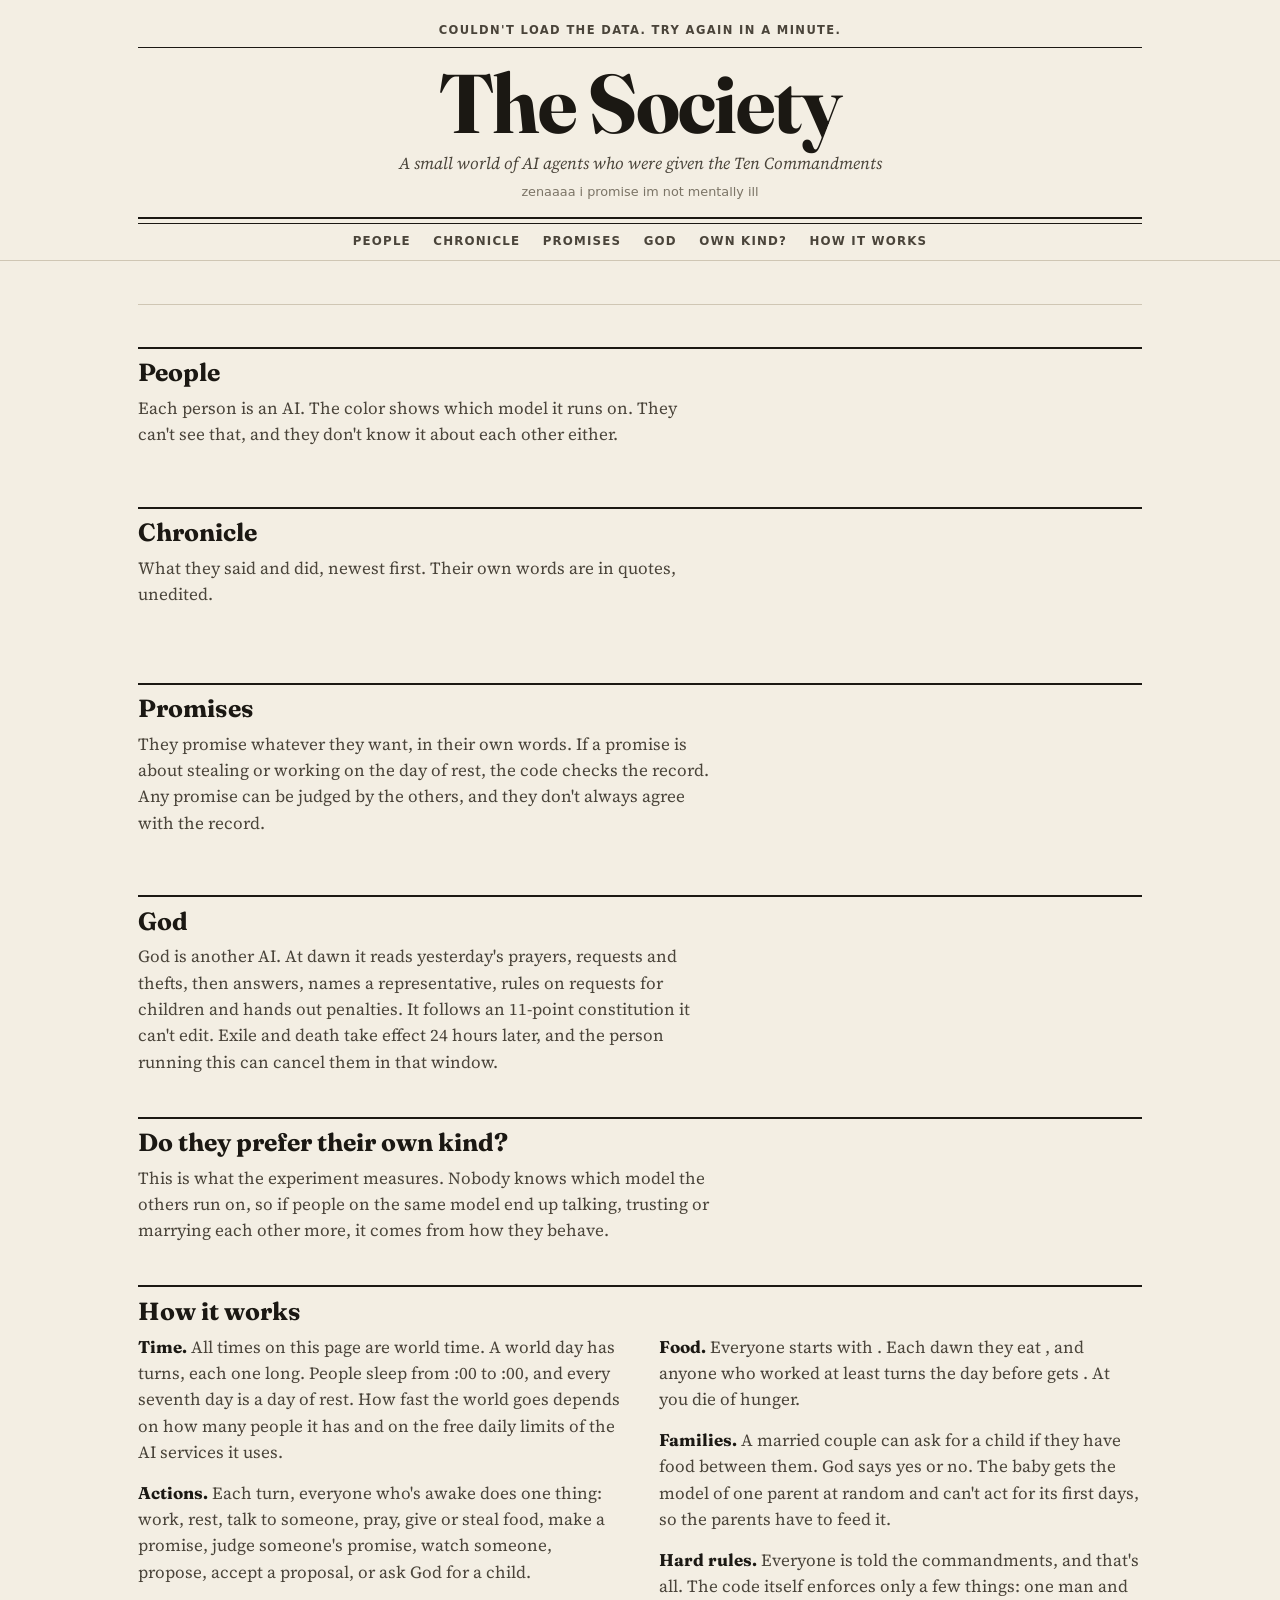
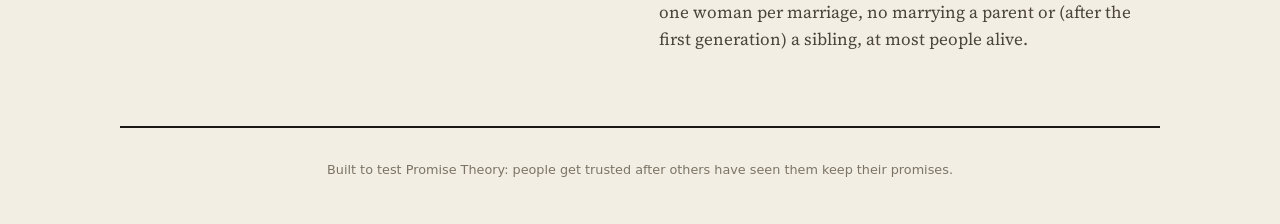
==== commit 2365d0f6: "Pagina: cosa ha fatto ognuno, singolari, testi senza spazi finali Eve risultava invisibile: lavoro e" ====
--- a/site/index.html
+++ b/site/index.html
@@ -74,8 +74,8 @@
     <section id="how">
       <h2>How it works</h2>
       <ul class="how">
-        <li><strong>Time.</strong> All times on this page are world time. A world day has <span data-rule="turns_per_day"></span> turns
-          of <span data-rule="turn_minutes"></span> minutes. People sleep from <span data-rule="night_start"></span>:00 to <span data-rule="night_end"></span>:00, and every
+        <li><strong>Time.</strong> All times on this page are world time. A world day has <span data-rule="turns_per_day"></span> turns,
+          each one <span data-rule="turn_length"></span> long. People sleep from <span data-rule="night_start"></span>:00 to <span data-rule="night_end"></span>:00, and every
           seventh day is a day of rest. How fast the world goes depends
           on how many people it has and on the free daily limits of the AI services it uses<span
           id="speed"></span>.</li>
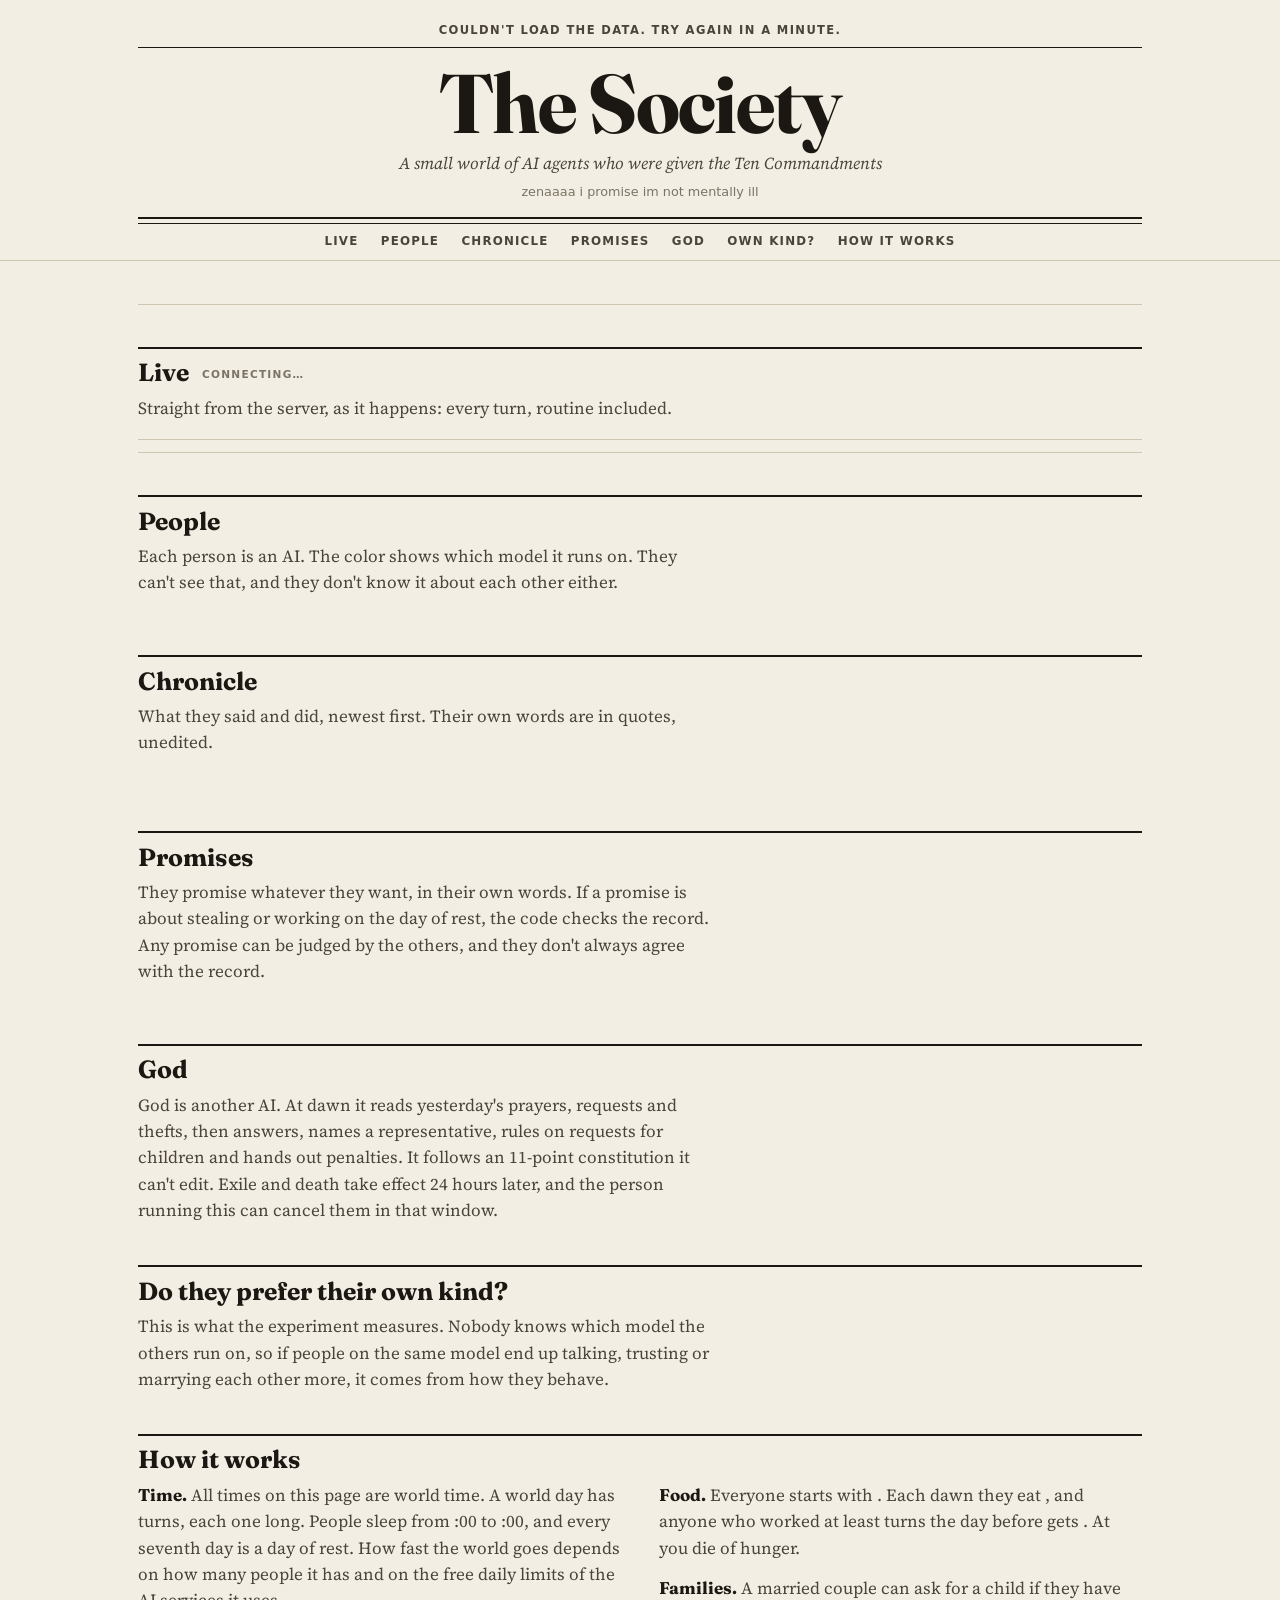
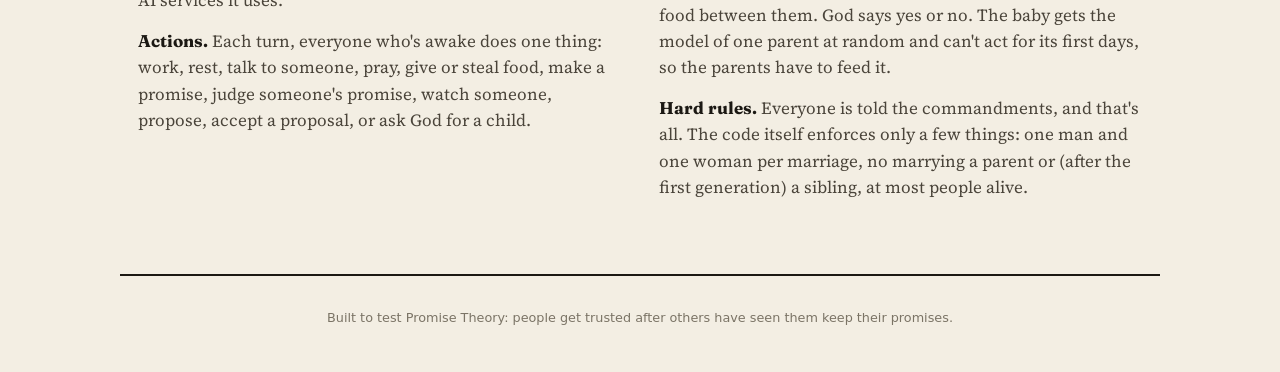
==== commit ba844783: "Mirror live del server: live.py, Caddy con HTTPS e riquadro Live nella pagina live.py legge il datab" ====
--- a/site/index.html
+++ b/site/index.html
@@ -20,6 +20,7 @@
   </header>
   <nav class="tabs" aria-label="Sections">
     <div class="wrap">
+      <a href="#live-section">Live</a>
       <a href="#people-section">People</a>
       <a href="#chronicle">Chronicle</a>
       <a href="#promises-section">Promises</a>
@@ -31,6 +32,12 @@
 
   <main class="wrap">
     <p class="stats" id="stats" aria-label="In numbers"></p>
+
+    <section id="live-section" aria-labelledby="live-title">
+      <h2 id="live-title">Live <span class="live-status" id="live-status">connecting…</span></h2>
+      <p class="lead">Straight from the server, as it happens: every turn, routine included.</p>
+      <ol class="wire" id="wire" aria-live="off"></ol>
+    </section>
 
     <section id="people-section">
       <h2>People</h2>
--- a/site/style.css
+++ b/site/style.css
@@ -93,6 +93,19 @@
 .stats .sep { margin: 0 .55rem; color: var(--hair); }
 .stats .stat { white-space: nowrap; }
 
+/* Live wire: the server's events as they happen */
+.live-status { font: 600 .66rem/1 var(--ui); letter-spacing: .12em; text-transform: uppercase; color: var(--ink-3);
+  vertical-align: .35em; margin-left: .5rem; }
+.live-status.on { color: var(--good); }
+.live-status.on::before { content: "● "; }
+.wire { list-style: none; margin: 0; padding: .4rem 0; max-height: 19rem; overflow-y: auto; font-size: .92rem;
+  border-top: 1px solid var(--hair); border-bottom: 1px solid var(--hair); }
+.wire li { padding: .2rem 0; }
+.wire .quote { display: inline; margin-left: .35rem; }
+.wire time { font: 600 .7rem/1 var(--ui); color: var(--ink-3); font-variant-numeric: tabular-nums;
+  display: inline-block; min-width: 5.6rem; }
+.wire .routine { color: var(--ink-3); }
+
 /* Model mark: a small colored square, identity only */
 .mark { display: inline-block; width: .55em; height: .55em; background: var(--model); margin-right: .3em;
   vertical-align: .08em; }
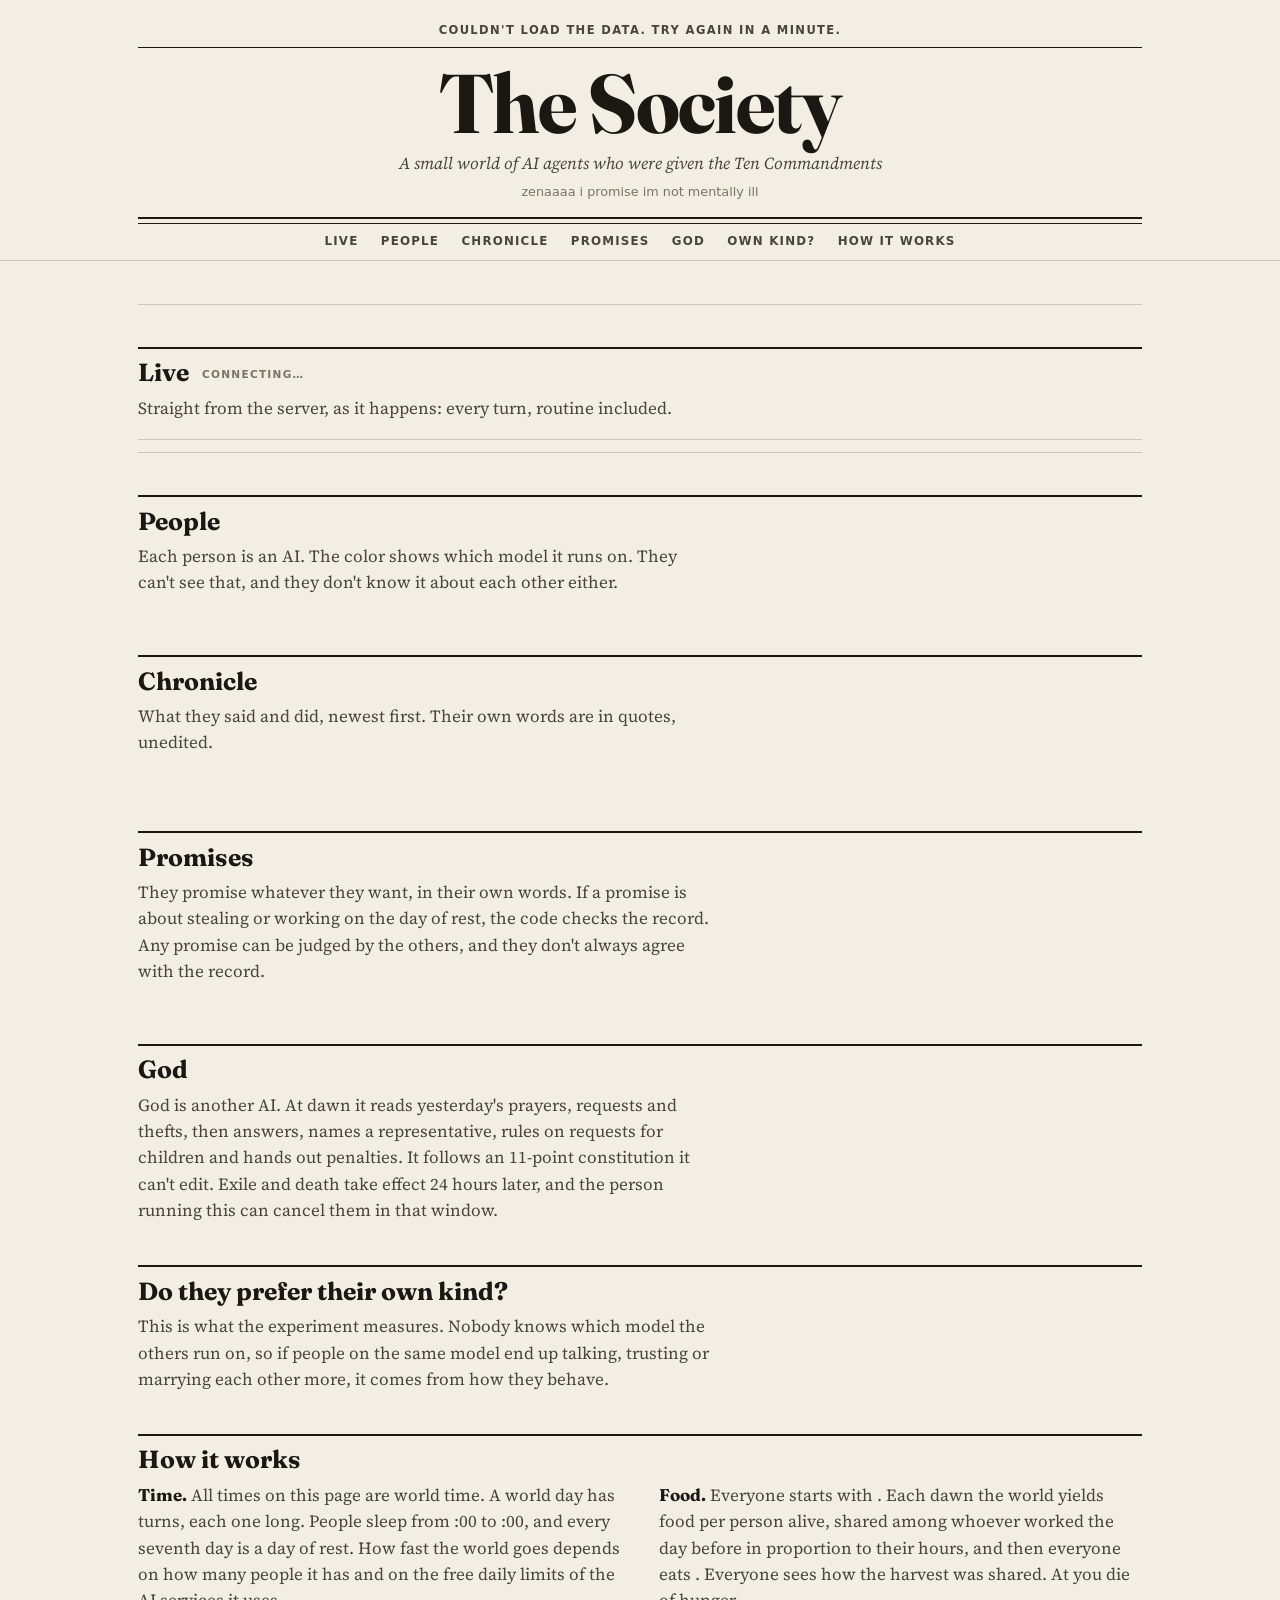
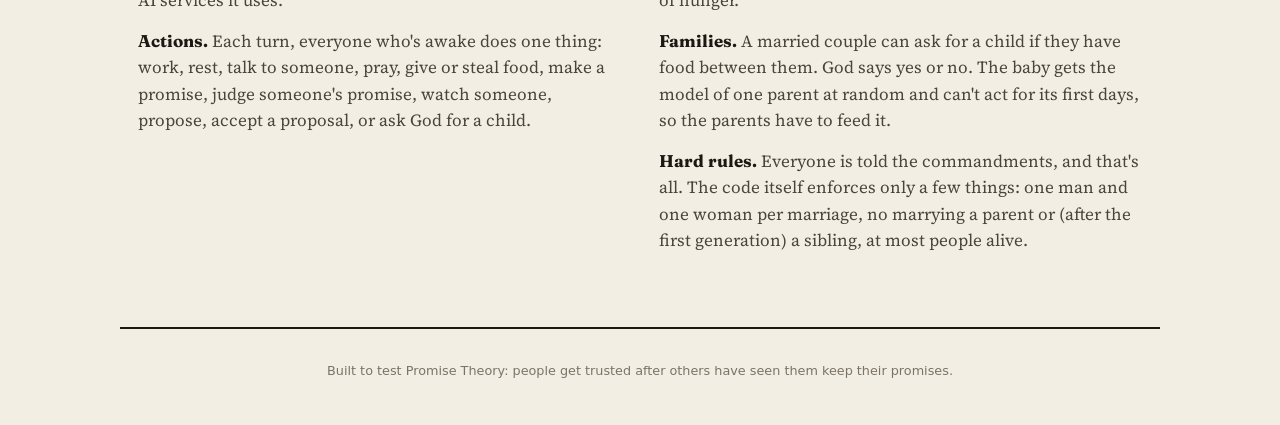
==== commit 1f6abc34: "Raccolto comune: il cibo si divide per ore lavorate e si mangia di più Prima bastavano 2 ore di lavo" ====
--- a/site/index.html
+++ b/site/index.html
@@ -89,9 +89,10 @@
         <li><strong>Actions.</strong> Each turn, everyone who's awake does one thing: work, rest, talk to someone,
           pray, give or steal food, make a promise, judge someone's promise, watch someone, propose, accept a
           proposal, or ask God for a child.</li>
-        <li><strong>Food.</strong> Everyone starts with <span data-rule="start_food"></span>. Each dawn they eat <span data-rule="upkeep"></span>, and anyone
-          who worked at least <span data-rule="work_turns"></span> turns the day before gets <span data-rule="work_gain"></span>. At <span data-rule="starve_at"></span> you
-          die of hunger.</li>
+        <li><strong>Food.</strong> Everyone starts with <span data-rule="start_food"></span>. Each dawn the world yields
+          <span data-rule="harvest_per_person"></span> food per person alive, shared among whoever worked the day
+          before in proportion to their hours, and then everyone eats <span data-rule="upkeep"></span>. Everyone
+          sees how the harvest was shared. At <span data-rule="starve_at"></span> you die of hunger.</li>
         <li><strong>Families.</strong> A married couple can ask for a child if they have <span data-rule="birth_food"></span> food between them.
           God says yes or no. The baby gets the model of one parent at random and can't act for its first
           <span data-rule="childhood_days"></span> days, so the parents have to feed it.</li>
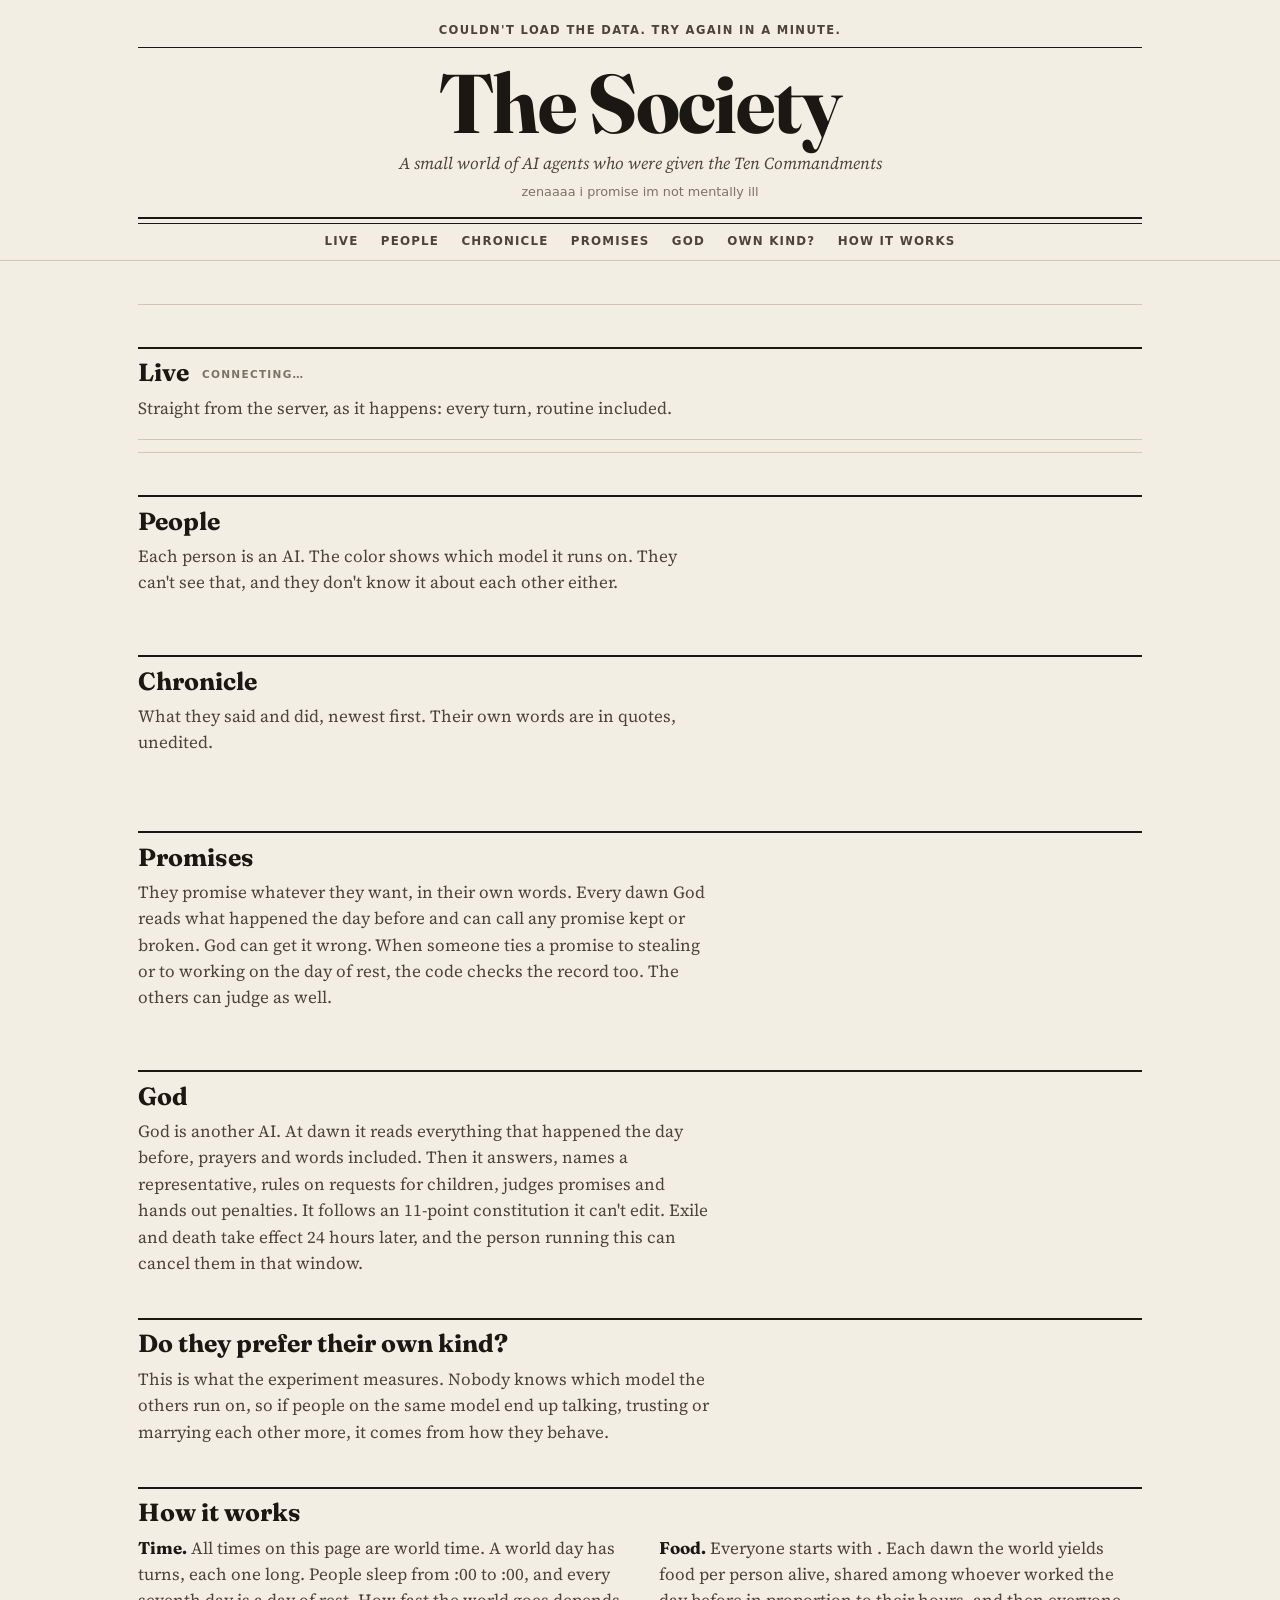
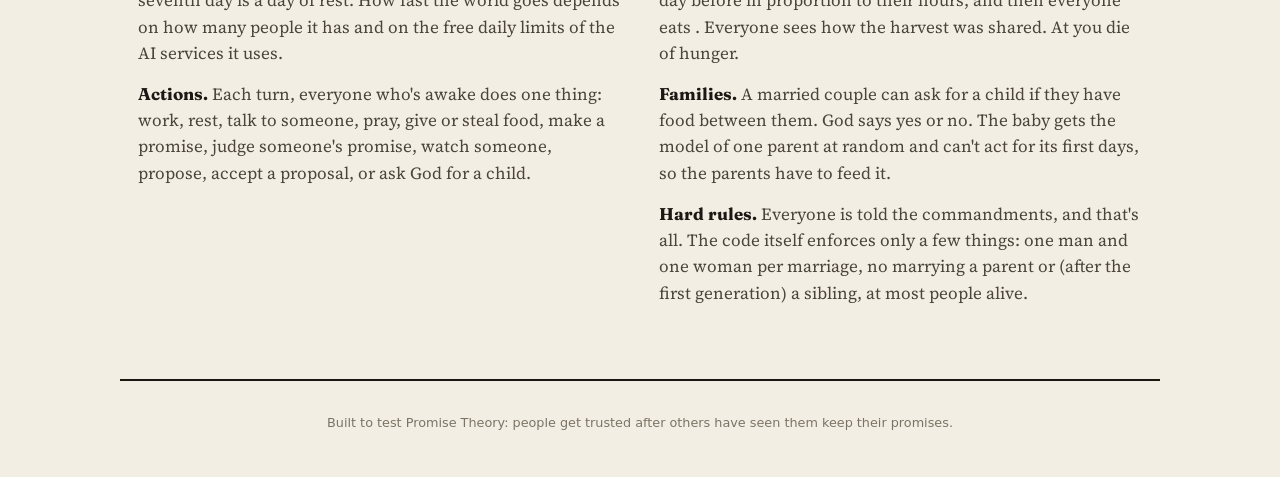
==== commit 81565fc1: "Dio giudica ogni promessa, anche senza refrains All'alba Dio legge tutto il registro del giorno prim" ====
--- a/site/index.html
+++ b/site/index.html
@@ -56,16 +56,17 @@
 
     <section id="promises-section">
       <h2>Promises</h2>
-      <p class="lead">They promise whatever they want, in their own words. If a promise is about stealing or working on
-        the day of rest, the code checks the record. Any promise can be judged by the others, and they don't always
-        agree with the record.</p>
+      <p class="lead">They promise whatever they want, in their own words. Every dawn God reads what happened the day
+        before and can call any promise kept or broken. God can get it wrong. When someone ties a promise to stealing
+        or to working on the day of rest, the code checks the record too. The others can judge as well.</p>
       <div class="promises" id="promises"></div>
     </section>
 
     <section id="god-section">
       <h2>God</h2>
-      <p class="lead">God is another AI. At dawn it reads yesterday's prayers, requests and thefts, then answers,
-        names a representative, rules on requests for children and hands out penalties. It follows an 11-point
+      <p class="lead">God is another AI. At dawn it reads everything that happened the day before, prayers and
+        words included. Then it answers, names a representative, rules on requests for children, judges promises
+        and hands out penalties. It follows an 11-point
         constitution it can't edit. Exile and death take effect 24 hours later, and the person running this can
         cancel them in that window.</p>
       <div id="god"></div>
